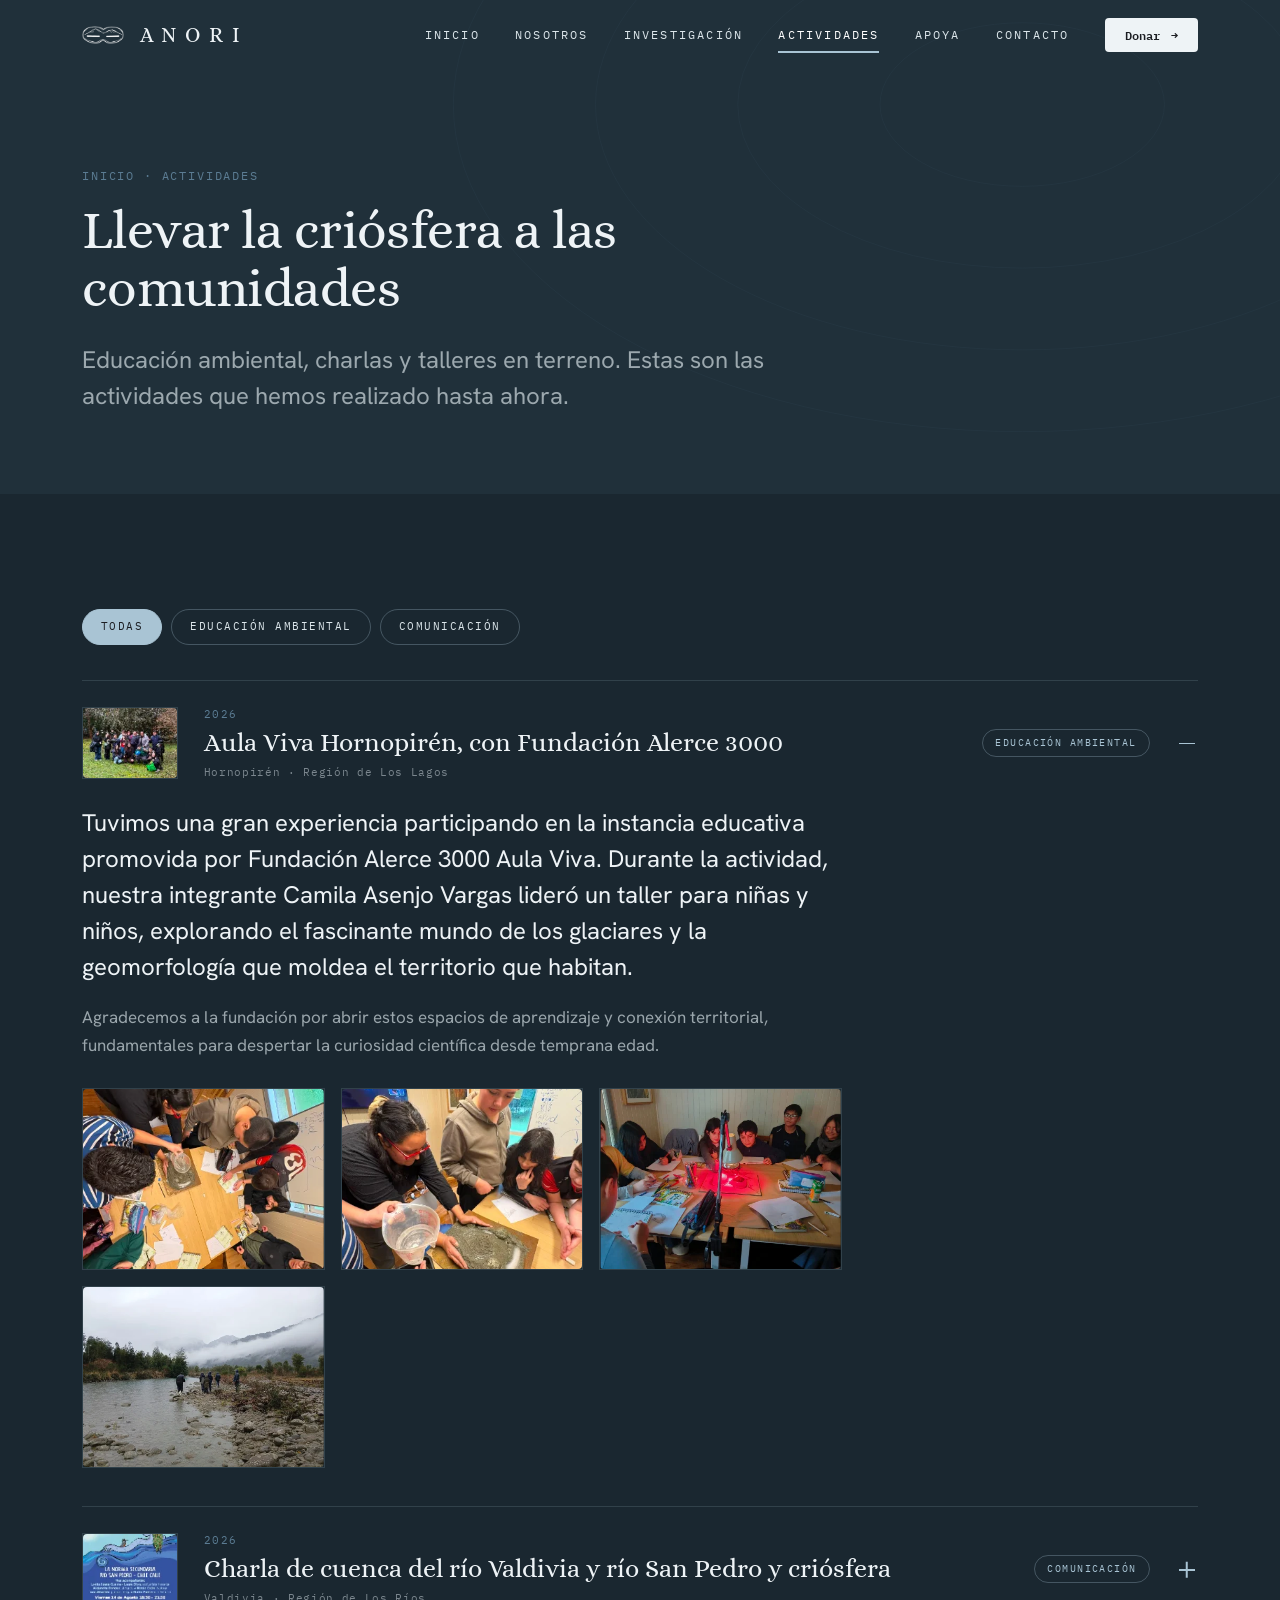
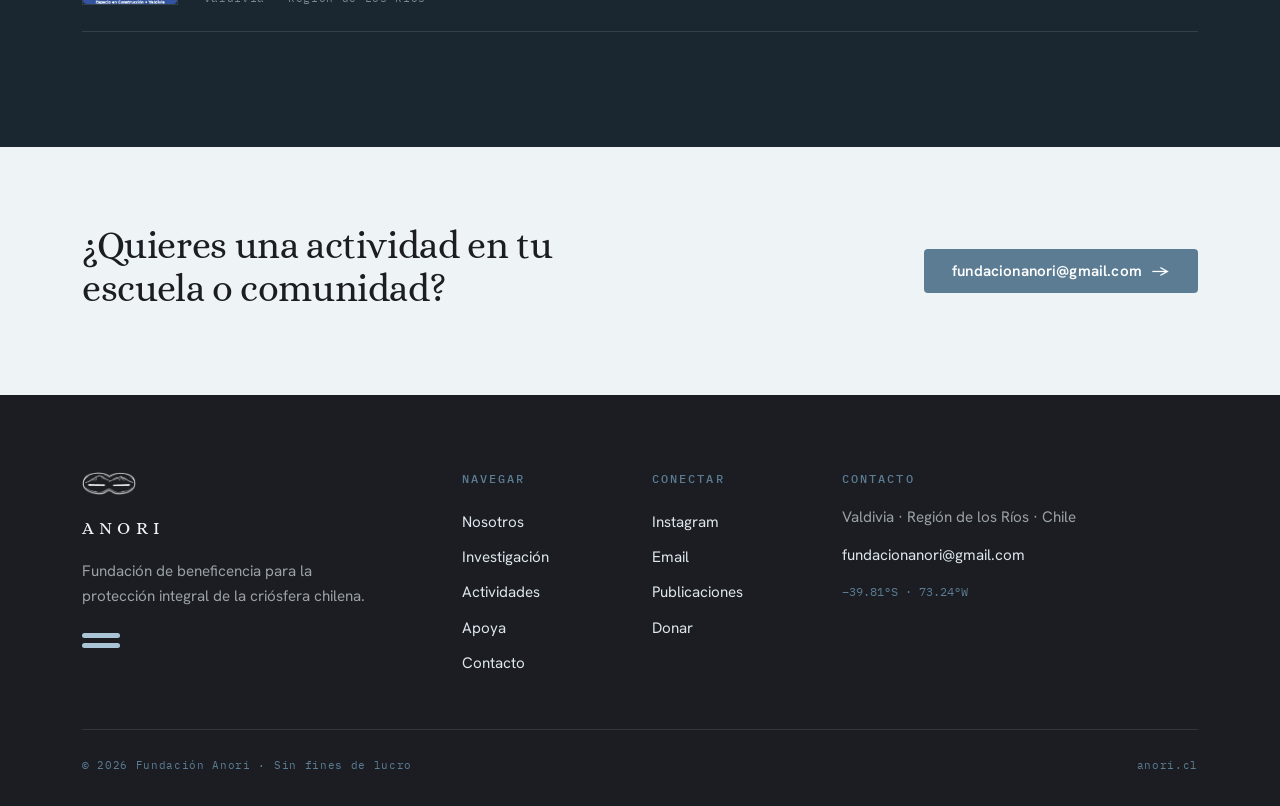
==== actividades.html @ 428db129 "Add files via upload" ====
<!DOCTYPE html>
<html lang="es">
<head>
<meta charset="UTF-8">
<meta name="viewport" content="width=device-width, initial-scale=1.0">
<title>Actividades · Fundación Anori</title>
<meta name="description" content="Talleres, charlas y educación ambiental de la Fundación Anori. Aula Viva en Hornopirén con Fundación Alerce 3000 y charla de cueca, San Pedro y criósfera en Valdivia.">
<link rel="icon" href="assets/iso-black.png">
<link href="https://cdn.jsdelivr.net/npm/bootstrap@5.3.3/dist/css/bootstrap.min.css" rel="stylesheet" integrity="sha384-QWTKZyjpPEjISv5WaRU9OFeRpok6YctnYmDr5pNlyT2bRjXh0JMhjY6hW+ALEwIH" crossorigin="anonymous">
<link href="https://fonts.googleapis.com/css2?family=Alice&family=Hanken+Grotesk:ital,wght@0,300;0,400;0,500;0,600;0,700;1,400&family=IBM+Plex+Mono:wght@400;500;600&display=swap" rel="stylesheet">
<link href="css/anori-site.css?v=9" rel="stylesheet">
</head>
<body>

<!-- NAV -->
<div class="nav-backdrop"></div>
<nav class="navbar-anori fixed-top scrolled" data-screen-label="Navegación">
  <div class="container d-flex align-items-center justify-content-between">
    <a class="navbar-brand-anori" href="index.html" aria-label="Fundación Anori, inicio">
      <img src="assets/iso-white.png" alt="Anori"><span class="wm">ANORI</span>
    </a>
    <div class="nav-anori">
      <a href="index.html">Inicio</a>
      <a href="nosotros.html">Nosotros</a>
      <a href="investigacion.html">Investigación</a>
      <a href="actividades.html" class="active">Actividades</a>
      <a href="apoya.html">Apoya</a>
      <a href="contacto.html">Contacto</a>
      <a href="apoya.html" class="btn-anori btn-ice" style="padding:.6rem 1.2rem;">Donar <span class="arr">→</span></a>
    </div>
    <button class="nav-toggle" aria-label="Abrir menú"><i></i><i></i></button>
  </div>
</nav>

<!-- INNER HERO -->
<header class="inner-hero bg-noche" data-screen-label="Actividades · cabecera">
  <div class="contours" style="opacity:.6;">
    <svg viewBox="0 0 1440 600" preserveAspectRatio="xMidYMid slice">
      <g fill="none" stroke="#5B7C93" stroke-width="1" opacity="0.13">
        <ellipse cx="1150" cy="140" rx="160" ry="92"/><ellipse cx="1150" cy="140" rx="320" ry="184"/>
        <ellipse cx="1150" cy="140" rx="480" ry="276"/><ellipse cx="1150" cy="140" rx="640" ry="368"/>
      </g>
    </svg>
  </div>
  <div class="container">
    <p class="breadcrumb-anori reveal"><a href="index.html">Inicio</a> · Actividades</p>
    <h1 class="title-xl mt-3 mb-0 reveal" data-d="1" style="max-width:18ch;">Llevar la criósfera a las comunidades</h1>
    <p class="lead-anori muted-ice mt-4 reveal maxw-60" data-d="2">
      Educación ambiental, charlas y talleres en terreno. Estas son las actividades que hemos realizado hasta ahora.
    </p>
  </div>
</header>

<!-- ENTRADAS -->
<section class="section bg-noche-2" data-screen-label="Entradas">
  <div class="container">
    <div class="tag-filter" role="group" aria-label="Filtrar actividades por tipo">
      <button type="button" class="tag-chip active" data-filter="all">Todas</button>
      <button type="button" class="tag-chip" data-filter="Educación ambiental">Educación ambiental</button>
      <button type="button" class="tag-chip" data-filter="Comunicación">Comunicación</button>
    </div>
    <div class="entries" data-entries>
      <details class="entry" data-tag="Educación ambiental" data-screen-label="Aula Viva Hornopirén" open>
        <summary class="entry__head">
          <span class="entry__thumb"><image-slot id="horno-1" src="assets/photos/horno-1.webp" shape="rounded" radius="4" placeholder="Portada"></image-slot></span>
          <span class="entry__meta">
            <span class="entry__date">2026</span>
            <span class="entry__t">Aula Viva Hornopirén, con Fundación Alerce 3000</span>
            <span class="entry__place">Hornopirén · Región de Los Lagos</span>
          </span>
          <span class="entry__tag">Educación ambiental</span>
          <span class="entry__chev" aria-hidden="true"></span>
        </summary>
        <div class="entry__body">
          <p class="lead-anori">
            Tuvimos una gran experiencia participando en la instancia educativa promovida por Fundación Alerce 3000 Aula Viva. Durante la actividad, nuestra integrante Camila Asenjo Vargas lideró un taller para niñas y niños, explorando el fascinante mundo de los glaciares y la geomorfología que moldea el territorio que habitan.
          </p>
          <p class="muted-ice">
            Agradecemos a la fundación por abrir estos espacios de aprendizaje y conexión territorial, fundamentales para despertar la curiosidad científica desde temprana edad.
          </p>
          <div class="entry__gallery">
            <image-slot id="horno-2" src="assets/photos/horno-2.webp" shape="rounded" radius="4" placeholder="Foto del taller"></image-slot>
            <image-slot id="horno-3" src="assets/photos/horno-3.webp" shape="rounded" radius="4" placeholder="Niñas y niños trabajando"></image-slot>
            <image-slot id="horno-4" src="assets/photos/horno-4.webp" shape="rounded" radius="4" placeholder="Territorio"></image-slot>
            <image-slot id="horno-5" src="assets/photos/horno-5.webp" shape="rounded" radius="4" placeholder="Foto"></image-slot>
          </div>
        </div>
      </details>

      <details class="entry" data-tag="Comunicación" data-screen-label="Charla Valdivia">
        <summary class="entry__head">
          <span class="entry__thumb"><image-slot id="valdi-1" src="assets/photos/valdi-1.webp" shape="rounded" radius="4" placeholder="Portada"></image-slot></span>
          <span class="entry__meta">
            <span class="entry__date">2026</span>
            <span class="entry__t">Charla de cuenca del río Valdivia y río San Pedro y criósfera</span>
            <span class="entry__place">Valdivia · Región de Los Ríos</span>
          </span>
          <span class="entry__tag">Comunicación</span>
          <span class="entry__chev" aria-hidden="true"></span>
        </summary>
        <div class="entry__body">
          <p class="lead-anori">
            Charla abierta en Valdivia para el bloque ambiental, donde la criósfera se cuenta desde la cultura local.
          </p>
          <p class="muted-ice">
            Como regalo dejamos un mapa hidrográfico de la cuenca, disponible para descargar.
          </p>
          <a href="https://drive.google.com/file/d/1uSYNrDnhmtU7pxS_xU1W6p5PsiFPlmsj/view?usp=drive_link" target="_blank" rel="noopener" class="btn-anori btn-outline-ice">Descargar el mapa hidrográfico <span class="arr">→</span></a>
          <div class="entry__gallery">
            <image-slot id="valdi-2" src="assets/photos/valdi-2.webp" shape="rounded" radius="4" placeholder="Público asistente"></image-slot>
          </div>
        </div>
      </details>
    </div>
  </div>
</section>

<!-- CONTACTO -->
<section class="section--tight bg-hielo" data-screen-label="Contacto">
  <div class="container">
    <div class="row gx-5 gy-3 align-items-center">
      <div class="col-lg-7">
        <h2 class="title-lg reveal" style="max-width:24ch;">¿Quieres una actividad en tu escuela o comunidad?</h2>
      </div>
      <div class="col-lg-5 text-lg-end">
        <a href="mailto:fundacionanori@gmail.com" class="btn-anori btn-steel reveal" data-d="1" style="color:#fff;">fundacionanori@gmail.com <span class="arr">→</span></a>
      </div>
    </div>
  </div>
</section>


<!-- FOOTER -->
<footer class="footer" data-screen-label="Footer">
  <div class="container">
    <div class="row gy-5">
      <div class="col-lg-4 footer__brand">
        <img src="assets/iso-white.png" alt="Anori">
        <p class="serif" style="font-size:1.15rem; letter-spacing:.3em; color:var(--hielo); margin-bottom:1rem;">ANORI</p>
        <p class="muted-ice" style="max-width:34ch; font-size:.95rem;">Fundación de beneficencia para la protección integral de la criósfera chilena.</p>
        <div class="slits slits--sm mt-4"><i></i><i></i></div>
      </div>
      <div class="col-6 col-lg-2 footer__col"><h5>Navegar</h5>
        <a href="nosotros.html">Nosotros</a><a href="investigacion.html">Investigación</a><a href="actividades.html">Actividades</a><a href="apoya.html">Apoya</a><a href="contacto.html">Contacto</a>
      </div>
      <div class="col-6 col-lg-2 footer__col"><h5>Conectar</h5>
        <a href="https://instagram.com/anori.cl" target="_blank" rel="noopener">Instagram</a><a href="contacto.html">Email</a><a href="investigacion.html">Publicaciones</a><a href="apoya.html">Donar</a>
      </div>
      <div class="col-lg-4 footer__col"><h5>Contacto</h5>
        <p class="muted-ice mb-2" style="font-size:.95rem;">Valdivia · Región de los Ríos · Chile</p>
        <p class="mb-2"><a href="mailto:fundacionanori@gmail.com">fundacionanori@gmail.com</a></p>
        <p class="mono text-acero mb-0" style="font-size:.78rem;">−39.81°S · 73.24°W</p>
      </div>
    </div>
    <div class="footer__bottom">
      <span>© <span data-year>2026</span> Fundación Anori · Sin fines de lucro</span>
      <span>anori.cl</span>
    </div>
  </div>
</footer>

<script src="https://cdn.jsdelivr.net/npm/bootstrap@5.3.3/dist/js/bootstrap.bundle.min.js" integrity="sha384-YvpcrYf0tY3lHB60NNkmXc5s9fDVZLESaAA55NDzOxhy9GkcIdslK1eN7N6jIeHz" crossorigin="anonymous"></script>
<script src="image-slot.js"></script>
<script src="js/site.js?v=11"></script>
</body>
</html>
---- css/anori-site.css ----
/* =================================================================
   FUNDACIÓN ANORI — Sitio web
   Capa de marca sobre Bootstrap 5.3
   Paleta criósfera · Alice / Hanken Grotesk / IBM Plex Mono
   ================================================================= */

:root{
  /* —— Paleta criósfera —— */
  --carbon:  #1B1D22;   /* Carbón volcánico */
  --noche:   #20303A;   /* Noche glaciar    */
  --noche-2: #1A2730;   /* Noche más profunda */
  --acero:   #5B7C93;   /* Azul acero       */
  --glaciar: #A9C4D4;   /* Hielo glaciar    */
  --niebla:  #DCE6EB;   /* Niebla           */
  --hielo:   #EEF3F6;   /* Hielo / fondo    */
  --blanco:  #FFFFFF;

  /* —— Tipografía —— */
  --serif: 'Alice', Georgia, 'Times New Roman', serif;
  --sans:  'Hanken Grotesk', system-ui, -apple-system, sans-serif;
  --mono:  'IBM Plex Mono', ui-monospace, monospace;

  /* —— Bootstrap overrides —— */
  --bs-body-font-family: var(--sans);
  --bs-body-color: var(--hielo);
  --bs-body-bg: var(--noche);
  --bs-border-color: rgba(169,196,212,.16);
  --bs-emphasis-color: var(--blanco);
}

*{ box-sizing: border-box; }

html{ scroll-behavior: smooth; }

body{
  font-family: var(--sans);
  background: var(--noche);
  color: var(--hielo);
  font-size: 17px;
  line-height: 1.65;
  -webkit-font-smoothing: antialiased;
  text-rendering: optimizeLegibility;
  overflow-x: hidden;
}

::selection{ background: var(--acero); color: var(--blanco); }

a{ color: var(--glaciar); text-decoration: none; transition: color .2s ease; }
a:hover{ color: var(--blanco); }

img{ max-width: 100%; }

h1,h2,h3,h4{ font-family: var(--serif); font-weight: 400; letter-spacing: -.01em; }

/* ===================== TIPOGRAFÍA DE MARCA ===================== */
.kicker{
  font-family: var(--mono);
  font-size: .72rem;
  letter-spacing: .34em;
  text-transform: uppercase;
  color: var(--acero);
  margin: 0;
  display: inline-block;
}
.kicker--glaciar{ color: var(--glaciar); }

.mono{ font-family: var(--mono); }
.serif{ font-family: var(--serif); }

.display-anori{
  font-family: var(--serif);
  font-size: clamp(2.7rem, 6.4vw, 5.4rem);
  line-height: 1.04;
}
.title-xl{ font-family: var(--serif); font-size: clamp(2.1rem, 4.2vw, 3.4rem); line-height: 1.08; }
.title-lg{ font-family: var(--serif); font-size: clamp(1.7rem, 3vw, 2.4rem); line-height: 1.12; }
.lead-anori{ font-size: clamp(1.18rem, 1.9vw, 1.5rem); line-height: 1.5; font-weight: 400; }
.text-acero{ color: var(--acero) !important; }
.text-glaciar{ color: var(--glaciar) !important; }
.text-niebla{ color: var(--niebla) !important; }
.muted-ice{ color: rgba(220,230,235,.66); }
em, .em{ font-style: italic; font-family: var(--serif); }
strong{ font-weight: 600; color: var(--blanco); }

/* ===================== FONDOS DE SECCIÓN ===================== */
.bg-noche{ background: var(--noche); color: var(--hielo); }
.bg-noche-2{ background: var(--noche-2); color: var(--hielo); }
.bg-carbon{ background: var(--carbon); color: var(--hielo); }
.bg-acero{ background: var(--acero); color: var(--blanco); }
.bg-hielo{ background: var(--hielo); color: var(--carbon); }
.bg-hielo strong, .bg-hielo .text-dark-anori{ color: var(--carbon); }
.bg-hielo .kicker{ color: var(--acero); }
.bg-hielo a{ color: var(--acero); }
.bg-hielo a:hover{ color: var(--carbon); }

.section{ padding: clamp(4.5rem, 9vw, 8rem) 0; position: relative; }
.section--tight{ padding: clamp(3.2rem, 6vw, 5rem) 0; }

/* —— Dispositivo gráfico: la ranura del lente —— */
.slits{ display:flex; flex-direction:column; gap:7px; width:54px; }
.slits i{ display:block; height:7px; border-radius:4px; background: var(--glaciar); }
.slits--sm{ width:38px; gap:5px; }
.slits--sm i{ height:5px; }
.bg-hielo .slits i{ background: var(--acero); }

/* —— Curva de nivel decorativa —— */
.contours{ position:absolute; inset:0; pointer-events:none; overflow:hidden; z-index:0; }
.contours svg{ width:100%; height:100%; }
.section > .container, .section > .container-fluid{ position:relative; z-index:1; }

/* ===================== NAVBAR ===================== */
.navbar-anori{
  background: rgba(27,29,34,.0);
  transition: background .35s ease, border-color .35s ease, padding .35s ease;
  padding: 1.15rem 0;
  border-bottom: 1px solid transparent;
}
.navbar-anori.scrolled{
  background: rgba(20,24,30,.86);
  backdrop-filter: blur(14px);
  -webkit-backdrop-filter: blur(14px);
  border-bottom: 1px solid rgba(169,196,212,.14);
  padding: .7rem 0;
}
.navbar-brand-anori{ display:flex; align-items:center; gap:13px; }
.navbar-brand-anori img{ width:42px; height:auto; transition: width .35s ease; }
.navbar-anori.scrolled .navbar-brand-anori img{ width:34px; }
.navbar-brand-anori .wm{
  font-family: var(--serif);
  font-size: 1.32rem;
  letter-spacing: .42em;
  color: var(--hielo);
  padding-left: .12em;
  line-height: 1;
}
.nav-anori{ display:flex; align-items:center; gap:2.2rem; }
.nav-anori a{
  font-family: var(--mono);
  font-size: .76rem;
  letter-spacing: .18em;
  text-transform: uppercase;
  color: var(--niebla);
  position: relative;
  padding: .35rem 0;
}
.nav-anori a::after{
  content:""; position:absolute; left:0; bottom:-2px; height:1.5px; width:0;
  background: var(--glaciar); transition: width .25s ease;
}
.nav-anori a:hover{ color: var(--blanco); }
.nav-anori a:hover::after, .nav-anori a.active::after{ width:100%; }
.nav-anori a.active{ color: var(--blanco); }
/* botón dentro del nav: no heredar el color claro de los enlaces */
.nav-anori a.btn-anori{ text-transform:none; letter-spacing:.01em; }
.nav-anori a.btn-anori.btn-ice{ color: var(--carbon); }
.nav-anori a.btn-anori.btn-ice::after{ display:none; }

/* hamburguesa = ranura del lente */
.nav-toggle{
  display:none; background:none; border:0; cursor:pointer; padding:8px; gap:6px;
  flex-direction:column; width:44px; align-items:stretch;
}
.nav-toggle i{ display:block; height:4px; border-radius:3px; background: var(--glaciar); transition:.3s; }
.nav-toggle.open i:nth-child(1){ transform: translateY(10px) rotate(7deg); }
.nav-toggle.open i:nth-child(2){ transform: translateY(0) rotate(-7deg); }

@media (max-width: 991px){
  .nav-toggle{ display:flex; position:relative; z-index:1060; min-height:44px; justify-content:center; }
  body.nav-open .navbar-anori{ z-index:1060; }
  body.nav-open .navbar-anori.scrolled{ backdrop-filter:none; }
  body.nav-open{ overflow:hidden; }
  .nav-anori{
    position: fixed; inset: 0 0 0 auto; width: min(86vw, 360px);
    flex-direction: column; align-items:stretch; justify-content:flex-start;
    padding-top: 6.5rem; overflow-y:auto; overscroll-behavior:contain; gap:.25rem;
    gap: 1.8rem; padding: 3rem 2.4rem;
    background: var(--carbon);
    transform: translateX(100%); transition: transform .4s cubic-bezier(.4,0,.1,1);
    z-index: 1050; box-shadow: -30px 0 60px rgba(0,0,0,.4);
  }
  .nav-anori.open{ transform: translateX(0); }
  .nav-anori a{ font-size: 1.02rem; padding:.95rem 0; min-height:48px; display:flex; align-items:center; }
  .nav-anori a.btn-anori{ justify-content:center; margin-top:1.2rem; padding:1rem 1.4rem; }
  .nav-anori a::after{ display:none; }
  .nav-backdrop{
    position: fixed; inset:0; background: rgba(10,14,18,.6); backdrop-filter: blur(2px);
    opacity:0; pointer-events:none; transition:.35s; z-index:1040;
  }
  .nav-backdrop.show{ opacity:1; pointer-events:auto; }
}

/* ===================== BOTONES ===================== */
.btn-anori{
  --bs-btn-padding-y:.85rem; --bs-btn-padding-x:1.7rem;
  display:inline-flex; align-items:center; gap:.65rem;
  font-family: var(--sans); font-weight:600; font-size:.95rem;
  letter-spacing:.01em; border-radius:4px; border:1.5px solid transparent;
  transition: all .22s ease; cursor:pointer; text-decoration:none;
  padding:.85rem 1.7rem; line-height:1; white-space:nowrap;
}
.btn-anori .arr{ transition: transform .22s ease; }
.btn-anori:hover .arr{ transform: translateX(4px); }

.btn-ice{ background: var(--hielo); color: var(--carbon); }
.btn-ice:hover{ background: var(--blanco); color: var(--carbon); }
.btn-outline-ice{ background: transparent; color: var(--hielo); border-color: rgba(169,196,212,.42); }
.btn-outline-ice:hover{ border-color: var(--glaciar); color: var(--blanco); background: rgba(169,196,212,.08); }
.btn-steel{ background: var(--acero); color: var(--blanco); }
.btn-steel:hover{ background:#6f8fa6; color: var(--blanco); }
.btn-carbon{ background: var(--carbon); color: var(--hielo); }
.btn-carbon:hover{ background:#000; color: var(--hielo); }
.bg-hielo .btn-outline-ice{ color: var(--carbon); border-color: rgba(91,124,147,.4); }
.bg-hielo .btn-outline-ice:hover{ border-color: var(--acero); color: var(--carbon); background: rgba(91,124,147,.08); }

.link-arrow{ font-family:var(--mono); font-size:.78rem; letter-spacing:.16em; text-transform:uppercase; display:inline-flex; align-items:center; gap:.5rem; }
.link-arrow .arr{ transition: transform .22s ease; }
.link-arrow:hover .arr{ transform: translateX(4px); }

/* ===================== HERO ===================== */
.hero{ position:relative; min-height: 100svh; display:flex; align-items:center; overflow:hidden; }
.hero > .container{ position:relative; z-index:2; pointer-events:none; }
.hero > .container a, .hero > .container button, .hero > .container h1, .hero > .container p{ pointer-events:auto; }
.hero__bg{ position:absolute; inset:0; z-index:0; }
.hero__photo{
  position:absolute; inset:0;
  background: var(--noche-2);
  background-image:
    radial-gradient(120% 90% at 70% 10%, rgba(91,124,147,.28), transparent 60%),
    repeating-linear-gradient(135deg, transparent 0 13px, rgba(169,196,212,.05) 13px 26px);
}
.hero-slot{ position:absolute; inset:0 0 0 auto; width:48%; height:100%;
  background-image: radial-gradient(120% 90% at 70% 10%, rgba(91,124,147,.30), transparent 60%),
    repeating-linear-gradient(135deg, transparent 0 13px, rgba(169,196,212,.05) 13px 26px); }
@media (max-width: 768px){ .hero-slot{ width:100%; opacity:.5; } }
.hero__overlay{ position:absolute; inset:0; pointer-events:none; background: linear-gradient(180deg, rgba(20,30,40,.55), rgba(20,30,40,.82)); }
.hero__scroll{
  position:absolute; left:50%; bottom:28px; transform:translateX(-50%);
  font-family:var(--mono); font-size:.66rem; letter-spacing:.3em; text-transform:uppercase;
  color: var(--acero); display:flex; flex-direction:column; align-items:center; gap:10px; z-index:2;
}
.hero__scroll .bar{ width:1px; height:42px; background:linear-gradient(var(--acero),transparent); animation: scrolldrop 1.8s ease-in-out infinite; }
@keyframes scrolldrop{ 0%{ transform:scaleY(0); transform-origin:top; } 45%{ transform:scaleY(1); transform-origin:top; } 55%{ transform:scaleY(1); transform-origin:bottom; } 100%{ transform:scaleY(0); transform-origin:bottom; } }

/* variante toggle (preview) */
.hero-switch{
  position: fixed; right: 18px; bottom: 18px; z-index: 1200;
  display:flex; align-items:center; gap:0; background: rgba(27,29,34,.9);
  border:1px solid rgba(169,196,212,.22); border-radius:40px; padding:5px;
  backdrop-filter: blur(10px); box-shadow:0 10px 30px rgba(0,0,0,.35);
  font-family:var(--mono);
}
.hero-switch span.lbl{ font-size:.6rem; letter-spacing:.18em; color:var(--acero); padding:0 10px 0 12px; text-transform:uppercase; }
.hero-switch button{
  border:0; background:transparent; color:var(--niebla); cursor:pointer;
  font-family:var(--mono); font-size:.72rem; letter-spacing:.1em;
  padding:7px 14px; border-radius:30px; transition:.2s;
}
.hero-switch button.active{ background: var(--acero); color:#fff; }

/* ===================== STAT / DATOS ===================== */
.stat-num{ font-family: var(--serif); font-size: clamp(3.4rem, 8vw, 6.5rem); line-height:.9; letter-spacing:-.03em; }
.stat-card{ border-top:1px solid rgba(169,196,212,.2); padding-top:1.4rem; }
.bg-hielo .stat-card{ border-top-color: var(--niebla); }
.stat-label{ font-family:var(--mono); font-size:.78rem; letter-spacing:.06em; line-height:1.5; }

/* ===================== TARJETAS ===================== */
.card-anori{
  background: rgba(169,196,212,.04);
  border:1px solid rgba(169,196,212,.14);
  border-radius:6px; padding:2rem;
  transition: border-color .25s ease, transform .25s ease, background .25s ease;
  height:100%;
}
.card-anori:hover{ border-color: rgba(169,196,212,.4); transform: translateY(-4px); background: rgba(169,196,212,.07); }
.card-anori .idx{ font-family:var(--mono); font-size:.8rem; color:var(--acero); letter-spacing:.1em; }
.card-anori h3{ font-size:1.45rem; margin:.6rem 0 .5rem; }
.bg-hielo .card-anori{ background:#fff; border-color: var(--niebla); }
.bg-hielo .card-anori:hover{ border-color: var(--acero); }

/* lista de pilares (numeradas) */
.pillars{ list-style:none; margin:0; padding:0; }
.pillars li{ display:grid; grid-template-columns:64px 1fr; gap:1.5rem; padding:2rem 0; border-top:1px solid rgba(169,196,212,.18); align-items:start; }
.pillars li:last-child{ border-bottom:1px solid rgba(169,196,212,.18); }
.pillars .n{ font-family:var(--mono); font-size:.9rem; color:var(--acero); padding-top:.4rem; }
.pillars h3{ font-size:1.55rem; margin:0 0 .4rem; }
.pillars p{ margin:0; color: rgba(220,230,235,.7); }
.bg-hielo .pillars li{ border-top-color: var(--niebla); }
.bg-hielo .pillars p{ color:#42525c; }

/* tabla de specs (enfoque, voz) */
.spec-list{ width:100%; border-collapse:collapse; }
.spec-list th, .spec-list td{ text-align:left; padding:1rem 0; border-top:1px solid rgba(169,196,212,.16); vertical-align:top; }
.spec-list th{ font-family:var(--mono); font-weight:500; font-size:.74rem; letter-spacing:.12em; text-transform:uppercase; color:var(--glaciar); width:34%; padding-right:1rem; }
.spec-list td{ color: rgba(220,230,235,.78); }
.bg-hielo .spec-list th, .bg-hielo .spec-list td{ border-top-color: var(--niebla); }
.bg-hielo .spec-list th{ color: var(--acero); }
.bg-hielo .spec-list td{ color:#42525c; }

/* placeholder de imagen */
.ph{
  background-color: var(--noche-2);
  background-image: repeating-linear-gradient(135deg, transparent 0 13px, rgba(169,196,212,.09) 13px 26px);
  display:flex; align-items:center; justify-content:center; text-align:center;
  color: var(--acero); font-family:var(--mono); font-size:.72rem; letter-spacing:.14em; text-transform:uppercase;
  border:1px dashed rgba(169,196,212,.3); border-radius:6px; overflow:hidden; position:relative;
}
.bg-hielo .ph{ background-color: var(--niebla); color:var(--acero); background-image: repeating-linear-gradient(135deg, transparent 0 13px, rgba(91,124,147,.13) 13px 26px); border-color: rgba(91,124,147,.4); }

/* publicaciones */
.pub-row{ display:grid; grid-template-columns: 110px 1fr auto; gap:1.6rem; align-items:center; padding:1.7rem 0; border-top:1px solid rgba(169,196,212,.16); transition:.2s; }
.pub-row:last-child{ border-bottom:1px solid rgba(169,196,212,.16); }
.pub-row:hover{ background: rgba(169,196,212,.04); }
.pub-row .yr{ font-family:var(--mono); font-size:.85rem; color:var(--acero); }
.pub-row .tt{ font-family:var(--serif); font-size:1.3rem; }
.pub-row .tag{ font-family:var(--mono); font-size:.66rem; letter-spacing:.14em; text-transform:uppercase; color:var(--glaciar); border:1px solid rgba(169,196,212,.3); padding:.3rem .7rem; border-radius:30px; white-space:nowrap; }
@media(max-width:640px){ .pub-row{ grid-template-columns:1fr; gap:.5rem; } }

/* ===================== NOTICIAS ===================== */
.news-card{ display:flex; flex-direction:column; height:100%; }
.news-img{ display:block !important; width:100%; aspect-ratio:4/3; margin-bottom:1.2rem; border:1px solid rgba(169,196,212,.16); }
.news-meta{ display:flex; align-items:center; gap:.8rem; margin-bottom:.6rem; }
.news-date{ font-family:var(--mono); font-size:.72rem; letter-spacing:.08em; color:var(--acero); }
.news-tag{ font-family:var(--mono); font-size:.62rem; letter-spacing:.14em; text-transform:uppercase; color:var(--glaciar); border:1px solid rgba(169,196,212,.3); padding:.18rem .6rem; border-radius:30px; }
.news-title{ font-size:1.35rem; line-height:1.18; margin:0 0 .6rem; }
.news-excerpt{ font-size:.96rem; margin-bottom:1rem; flex:1; }
.bg-hielo .news-tag{ color:var(--acero); border-color:rgba(91,124,147,.35); }
.bg-hielo .news-date{ color:var(--acero); }

/* banda de fotografía */
.photo-band{ display:block !important; width:100%; aspect-ratio:21/9; border:1px solid rgba(169,196,212,.16); }
@media(max-width:768px){ .photo-band{ aspect-ratio:16/9; } }

/* ===================== FORMULARIOS ===================== */
.form-anori .form-control, .form-anori .form-select{
  background: rgba(169,196,212,.05); border:1px solid rgba(169,196,212,.2);
  color: var(--hielo); border-radius:4px; padding:.85rem 1rem; font-family:var(--sans);
}
.form-anori .form-control::placeholder{ color: rgba(169,196,212,.5); }
.form-anori .form-control:focus, .form-anori .form-select:focus{
  background: rgba(169,196,212,.09); border-color: var(--acero); box-shadow:0 0 0 3px rgba(91,124,147,.2); color:var(--hielo);
}
.form-anori label{ font-family:var(--mono); font-size:.7rem; letter-spacing:.14em; text-transform:uppercase; color:var(--glaciar); margin-bottom:.5rem; display:block; }

/* selector de montos de aporte */
.amount-opt{ display:block; cursor:pointer; margin:0; }
.amount-box{
  display:flex; align-items:center; justify-content:center; text-align:center;
  font-family:var(--mono); font-size:.95rem; padding:.95rem .5rem;
  border:1.5px solid rgba(169,196,212,.25); border-radius:5px; color:var(--niebla);
  transition: all .2s ease;
}
.amount-opt:hover .amount-box{ border-color: var(--glaciar); color:var(--blanco); }
.amount-opt input:checked + .amount-box{ background: var(--glaciar); border-color: var(--glaciar); color: var(--carbon); font-weight:500; }
.amount-opt input:focus-visible + .amount-box{ box-shadow:0 0 0 3px rgba(91,124,147,.35); }

/* newsletter inline */
.newsletter-form{ display:flex; gap:.7rem; max-width:480px; flex-wrap:wrap; }
.newsletter-form input{ flex:1; min-width:220px; background:rgba(255,255,255,.06); border:1px solid rgba(169,196,212,.28); color:var(--hielo); border-radius:4px; padding:.85rem 1.1rem; font-family:var(--sans); }
.newsletter-form input::placeholder{ color:rgba(169,196,212,.55); }
.newsletter-form input:focus{ outline:none; border-color:var(--glaciar); }

/* ===================== MAPA ===================== */
.map-wrap{ display:grid; grid-template-columns: 1.15fr .85fr; gap: 2.5rem; align-items:stretch; }
@media(max-width: 900px){ .map-wrap{ grid-template-columns:1fr; } }
.map-stage{
  position:relative; background: var(--noche-2); border:1px solid rgba(169,196,212,.16);
  border-radius:8px; overflow:hidden; min-height:600px; padding:1rem;
}
.map-stage svg{ display:block; width:100%; height:100%; }
.map-stage .grat line{ stroke:#5B7C93; stroke-width:.5; opacity:.22; }
.map-stage .grat-lbl text{ fill:#5B7C93; opacity:.7; font-family:var(--mono); font-size:8px; letter-spacing:.5px; }
.map-stage .chile{ fill:rgba(169,196,212,.07); stroke:#A9C4D4; stroke-width:1.1; stroke-opacity:.6; stroke-linejoin:round; }
.map-pin{ cursor:pointer; }
.map-pin .hit{ fill:transparent; pointer-events:all; }
.map-pin:focus{ outline:none; }
.map-pin:focus-visible .dot{ stroke:var(--hielo); stroke-width:1; paint-order:stroke; }
.map-pin .dot{ fill:var(--glaciar); transition:.2s; }
.map-pin .ring{ fill:none; stroke:var(--glaciar); stroke-width:1.2; opacity:.45; transition:.25s; transform-box:fill-box; transform-origin:center; }
.map-pin.collab .dot{ fill:var(--acero); }
.map-pin.collab .ring{ stroke:var(--acero); }
.map-pin:hover .dot, .map-pin.active .dot{ transform-box:fill-box; transform-origin:center; transform:scale(1.3); }
.map-pin:hover .ring, .map-pin.active .ring{ opacity:.9; }
.map-pin.active .ring{ animation: pinpulse 1.7s ease-out infinite; }
@keyframes pinpulse{ 0%{ transform:scale(.7); opacity:.85;} 100%{ transform:scale(2); opacity:0; } }

.map-panel{ display:flex; flex-direction:column; }
.map-detail{ background: rgba(169,196,212,.05); border:1px solid rgba(169,196,212,.16); border-radius:8px; padding:2rem; flex:1; min-height:0; }
.map-detail .mtag{ font-family:var(--mono); font-size:.66rem; letter-spacing:.14em; text-transform:uppercase; padding:.3rem .7rem; border-radius:30px; display:inline-block; white-space:nowrap; }
.map-detail .mtag.accion{ color:var(--carbon); background:var(--glaciar); }
.map-detail .mtag.collab{ color:#fff; background:var(--acero); }
.map-legend{ display:flex; gap:1.6rem; margin-top:1.2rem; font-family:var(--mono); font-size:.72rem; letter-spacing:.06em; color:var(--niebla); flex-wrap:wrap; }
.map-legend .lg{ display:flex; align-items:center; gap:.5rem; }
.map-legend .sw{ width:11px; height:11px; border-radius:50%; }
.map-coords{ font-family:var(--mono); font-size:.74rem; color:var(--acero); letter-spacing:.04em; }

/* ===================== FOOTER ===================== */
.footer{ background: var(--carbon); color: var(--niebla); padding: clamp(3.5rem,6vw,5.5rem) 0 2rem; }
.footer a{ color: var(--niebla); }
.footer a:hover{ color: var(--blanco); }
.footer__brand img{ width:54px; margin-bottom:1.1rem; }
.footer__col h5{ font-family:var(--mono); font-size:.72rem; letter-spacing:.18em; text-transform:uppercase; color:var(--acero); margin-bottom:1.2rem; }
.footer__col a{ display:block; padding:.32rem 0; font-size:.95rem; }
.footer__bottom{ border-top:1px solid rgba(169,196,212,.14); margin-top:3rem; padding-top:1.6rem; display:flex; justify-content:space-between; gap:1rem; flex-wrap:wrap; font-family:var(--mono); font-size:.7rem; letter-spacing:.06em; color:var(--acero); }

/* ===================== REVEAL ===================== */
/* Solo transform — el contenido SIEMPRE es visible aunque la transición se pause */
.reveal{ transform: translateY(20px); transition: transform .7s cubic-bezier(.2,.6,.2,1); will-change: transform; }
.reveal.in{ transform: none; }
.reveal[data-d="1"]{ transition-delay:.07s; }
.reveal[data-d="2"]{ transition-delay:.14s; }
.reveal[data-d="3"]{ transition-delay:.21s; }
.reveal[data-d="4"]{ transition-delay:.28s; }
@media (prefers-reduced-motion: reduce){ .reveal{ transform:none; transition:none; } .hero__scroll .bar{ animation:none; } }

/* ===================== UTILS ===================== */
.divider-rule{ border:0; border-top:1px solid rgba(169,196,212,.16); margin:0; }
.bg-hielo .divider-rule{ border-top-color: var(--niebla); }
.eyebrow-row{ display:flex; align-items:center; gap:1rem; margin-bottom:1.4rem; }
.eyebrow-row .ln{ flex:1; height:1px; background:rgba(169,196,212,.2); }
.pre-wrap{ white-space:pre-line; }
.maxw-60{ max-width:60ch; } .maxw-52{ max-width:52ch; } .maxw-46{ max-width:46ch; }

/* cabecera de página interior (despeja el nav fijo) */
.inner-hero{ padding: clamp(8.5rem, 13vw, 11rem) 0 clamp(2.6rem, 5vw, 4rem); position:relative; overflow:hidden; }
.inner-hero .contours svg ellipse{ stroke:#5B7C93; }
.breadcrumb-anori{ font-family:var(--mono); font-size:.72rem; letter-spacing:.16em; text-transform:uppercase; color:var(--acero); }
.breadcrumb-anori a{ color:var(--acero); }
.breadcrumb-anori a:hover{ color:var(--glaciar); }

/* ===================== ¿QUÉ ES LA CRIÓSFERA? ===================== */
.cryo-lead{ border-left:2px solid var(--glaciar); padding-left:1.4rem; }
.cryo-grid{ display:grid; grid-template-columns:repeat(4,1fr); gap:1.25rem; }
@media(max-width:991px){ .cryo-grid{ grid-template-columns:repeat(2,1fr); } }
@media(max-width:560px){ .cryo-grid{ grid-template-columns:1fr; } }
.cryo-card{ background:rgba(169,196,212,.04); border:1px solid rgba(169,196,212,.14); border-radius:8px; padding:1.7rem 1.5rem; display:flex; flex-direction:column; gap:.2rem; transition:border-color .2s ease, transform .2s ease, background .2s ease; }
.cryo-card:hover{ border-color:rgba(169,196,212,.4); transform:translateY(-4px); background:rgba(169,196,212,.07); }
.cryo-icon{ width:46px; height:46px; margin-bottom:1rem; color:var(--glaciar); }
.cryo-icon svg{ width:100%; height:100%; display:block; fill:none; stroke:currentColor; stroke-width:1.4; stroke-linecap:round; stroke-linejoin:round; }
.cryo-card h3{ font-size:1.3rem; margin:0 0 .35rem; }
.cryo-card p{ margin:0; color:rgba(220,230,235,.72); font-size:.96rem; line-height:1.55; }
.cryo-term{ font-family:var(--mono); font-size:.64rem; letter-spacing:.14em; text-transform:uppercase; color:var(--acero); margin-bottom:.6rem; }

/* ===================== EQUIPO ===================== */
.team-grid{ display:grid; grid-template-columns:repeat(4,1fr); gap:1.6rem 1.4rem; }
@media(max-width:991px){ .team-grid{ grid-template-columns:repeat(2,1fr); } }
@media(max-width:480px){ .team-grid{ grid-template-columns:1fr; } }
.team-card .team-photo{ display:block !important; width:100%; height:auto !important; aspect-ratio:1/1; border:1px solid rgba(169,196,212,.16); margin-bottom:1rem; }
.team-card h3{ font-size:1.15rem; margin:0 0 .15rem; font-family:var(--serif); }
.team-card .team-role{ font-family:var(--mono); font-size:.68rem; letter-spacing:.1em; text-transform:uppercase; color:var(--acero); margin:0; }

/* ===================== MAPA · capa glaciar ===================== */
.map-stage .coast{ fill:rgba(169,196,212,.06); stroke:#A9C4D4; stroke-width:1; stroke-opacity:.65; stroke-linejoin:round; vector-effect:non-scaling-stroke; }
.map-stage .icefield{ fill:rgba(238,243,246,.5); stroke:#EEF3F6; stroke-width:.6; stroke-opacity:.5; }
.map-stage .glacier{ fill:var(--niebla); opacity:.5; }
.map-stage .map-name{ fill:var(--acero); font-family:var(--mono); font-size:6px; letter-spacing:.4px; }
.map-stage .pin-label{ fill:var(--niebla); font-family:var(--mono); font-size:6.5px; letter-spacing:.3px; opacity:0; transition:opacity .2s; pointer-events:none; }
.map-pin:hover + .pin-label, .map-pin.active + .pin-label{ opacity:.9; }


/* ===================== MAPA LEAFLET ===================== */
#map{ min-height:600px; height:100%; background:var(--noche-2); border-radius:8px; z-index:0; }
@media(max-width:900px){ #map{ min-height:420px; } }
.leaflet-container{ font-family:var(--sans); background:var(--noche-2); }
.leaflet-control-attribution{ background:rgba(27,29,34,.7) !important; color:var(--acero) !important; font-family:var(--mono); font-size:.62rem; }
.leaflet-control-attribution a{ color:var(--glaciar) !important; }
.leaflet-bar a{ background:var(--noche) !important; color:var(--hielo) !important; border-color:rgba(169,196,212,.2) !important; }
.leaflet-bar a:hover{ background:var(--acero) !important; color:#fff !important; }
.anori-tip{ background:var(--carbon); color:var(--hielo); border:1px solid rgba(169,196,212,.28); border-radius:4px; font-family:var(--mono); font-size:.7rem; letter-spacing:.06em; box-shadow:0 8px 24px rgba(0,0,0,.4); }
.anori-tip::before{ border-top-color:rgba(169,196,212,.28) !important; }

/* ===================== GALERÍA DE ACTIVIDAD ===================== */
.act-gallery{ display:grid; grid-template-columns:repeat(auto-fit,minmax(220px,1fr)); gap:1rem; }
.act-gallery image-slot{ display:block !important; width:100%; aspect-ratio:4/3; border:1px solid rgba(169,196,212,.16); border-radius:6px; }
.pub-authors{ font-family:var(--sans); font-size:.92rem; color:rgba(220,230,235,.6); margin:.35rem 0 0; }
.pub-source{ font-family:var(--mono); font-size:.74rem; letter-spacing:.04em; color:var(--acero); margin:.3rem 0 0; }


/* ===================== ENTRADAS DE ACTIVIDAD ===================== */
.entries{ border-top:1px solid rgba(169,196,212,.16); }
.entry{ border-bottom:1px solid rgba(169,196,212,.16); }
.entry__head{ display:grid; grid-template-columns:96px minmax(0,1fr) auto 22px; align-items:center; gap:1.6rem; padding:1.5rem 0; cursor:pointer; list-style:none; transition:opacity .2s ease; }
.entry__head::-webkit-details-marker{ display:none; }
.entry__head:hover{ opacity:.78; }
.entry__thumb image-slot{ display:block !important; width:96px; height:72px !important; border:1px solid rgba(169,196,212,.16); }
.entry__meta{ display:flex; flex-direction:column; gap:.3rem; }
.entry__date{ font-family:var(--mono); font-size:.7rem; letter-spacing:.14em; text-transform:uppercase; color:var(--acero); }
.entry__t{ font-family:var(--serif); font-size:clamp(1.25rem,2vw,1.6rem); line-height:1.16; color:var(--hielo); }
.entry__place{ font-family:var(--mono); font-size:.7rem; letter-spacing:.06em; color:rgba(220,230,235,.5); }
.entry__tag{ font-family:var(--mono); font-size:.64rem; letter-spacing:.14em; text-transform:uppercase; color:var(--glaciar); border:1px solid rgba(169,196,212,.3); border-radius:30px; padding:.3rem .8rem; white-space:nowrap; }
.entry__chev{ position:relative; width:22px; height:22px; }
.entry__chev::before, .entry__chev::after{ content:""; position:absolute; top:50%; left:3px; width:16px; height:1.5px; background:var(--glaciar); transition:transform .25s ease; }
.entry__chev::after{ transform:rotate(90deg); }
.entry[open] .entry__chev::after{ transform:rotate(0deg); }
.entry__body{ padding:0 0 2.4rem; max-width:76ch; }
.entry__body>p{ margin-bottom:1.1rem; }
.entry__body>p:last-of-type{ margin-bottom:0; }
.entry__gallery{ display:grid; grid-template-columns:repeat(auto-fit,minmax(180px,1fr)); gap:1rem; margin-top:1.8rem; max-width:none; }
.entry__gallery image-slot{ display:block !important; width:100%; height:auto !important; aspect-ratio:4/3; border:1px solid rgba(169,196,212,.16); }
@media(max-width:768px){
  .entry__head{ grid-template-columns:64px minmax(0,1fr) 22px; gap:1rem; }
  .entry__thumb image-slot{ width:64px; height:64px !important; }
  .entry__tag{ display:none; }
}

/* ===================== FILTRO POR ETIQUETA ===================== */
.tag-filter{ display:flex; flex-wrap:wrap; gap:.6rem; margin-bottom:2.2rem; }
.tag-chip{ font-family:var(--mono); font-size:.68rem; letter-spacing:.14em; text-transform:uppercase; color:var(--niebla); background:transparent; border:1px solid rgba(169,196,212,.3); border-radius:30px; padding:.5rem 1.1rem; cursor:pointer; transition:all .2s ease; }
.tag-chip:hover{ border-color:var(--glaciar); color:var(--blanco); }
.tag-chip.active{ background:var(--glaciar); border-color:var(--glaciar); color:var(--carbon); }

/* ===================== AJUSTES MÓVIL ===================== */
@media (max-width: 767px){
  .title-xl{ font-size:clamp(1.9rem,8vw,2.6rem); }
  .title-lg{ font-size:clamp(1.5rem,6.4vw,2rem); }
  .lead-anori{ font-size:1.02rem; }
  .section{ padding-block:3.6rem; }
  .section--tight{ padding-block:2.6rem; }
  .btn-anori{ min-height:48px; display:inline-flex; align-items:center; justify-content:center; }
  #map{ min-height:320px; }
  .spec-list th, .spec-list td{ display:block; width:100%; }
  .spec-list th{ padding-bottom:.15rem; }
  .spec-list td{ padding-top:0; padding-bottom:.9rem; }
  .pub-row{ grid-template-columns:1fr; gap:.4rem; }
  .pub-row .tag{ justify-self:start; }
  .entry__head{ padding:1.2rem 0; }
  .tag-chip{ min-height:44px; }
  .team-grid{ grid-template-columns:repeat(2,1fr) !important; gap:1.1rem !important; }
}

/* ===================== VISOR DE FOTOS ===================== */
body.lightbox-open{ overflow:hidden; }
.zoom-btn{ position:absolute; right:.6rem; bottom:.6rem; z-index:3; width:38px; height:38px; padding:0; border:1px solid rgba(169,196,212,.4); border-radius:4px; background:rgba(20,24,30,.72); backdrop-filter:blur(6px); cursor:pointer; opacity:0; transition:opacity .22s ease, background .22s ease; }
.zoom-btn span, .zoom-btn span::after{ content:""; position:absolute; }
.zoom-btn span{ top:11px; left:11px; width:11px; height:11px; border:1.5px solid var(--glaciar); border-radius:50%; }
.zoom-btn span::after{ top:9px; left:8px; width:7px; height:1.5px; background:var(--glaciar); transform:rotate(45deg); }
.zoom-btn:hover{ background:rgba(20,24,30,.92); }
*:hover > .zoom-btn, .zoom-btn:focus-visible{ opacity:1; }
@media (hover:none){ .zoom-btn{ opacity:.9; } }
.lightbox{ position:fixed; inset:0; z-index:2000; display:none; align-items:center; justify-content:center; gap:1rem; padding:clamp(1rem,4vw,3rem); background:rgba(10,14,18,.94); }
.lightbox.open{ display:flex; }
.lightbox__fig{ margin:0; max-width:min(1100px,100%); max-height:100%; display:flex; flex-direction:column; gap:.9rem; align-items:center; }
.lightbox__fig img{ max-width:100%; max-height:calc(100vh - 9rem); object-fit:contain; border:1px solid rgba(169,196,212,.2); }
.lightbox__fig figcaption{ font-family:var(--mono); font-size:.74rem; letter-spacing:.1em; text-transform:uppercase; color:var(--niebla); text-align:center; }
.lightbox__close{ position:absolute; top:1.2rem; right:1.4rem; width:48px; height:48px; font-size:1.9rem; line-height:1; color:var(--hielo); background:none; border:0; cursor:pointer; }
.lightbox__nav{ flex:0 0 auto; width:52px; height:52px; font-size:2.2rem; line-height:1; color:var(--hielo); background:rgba(255,255,255,.06); border:1px solid rgba(169,196,212,.25); border-radius:50%; cursor:pointer; transition:background .2s ease; }
.lightbox__nav:hover{ background:rgba(255,255,255,.14); }
@media (max-width:600px){ .lightbox{ gap:.3rem; padding:1rem .5rem; } .lightbox__nav{ width:44px; height:44px; font-size:1.7rem; } }
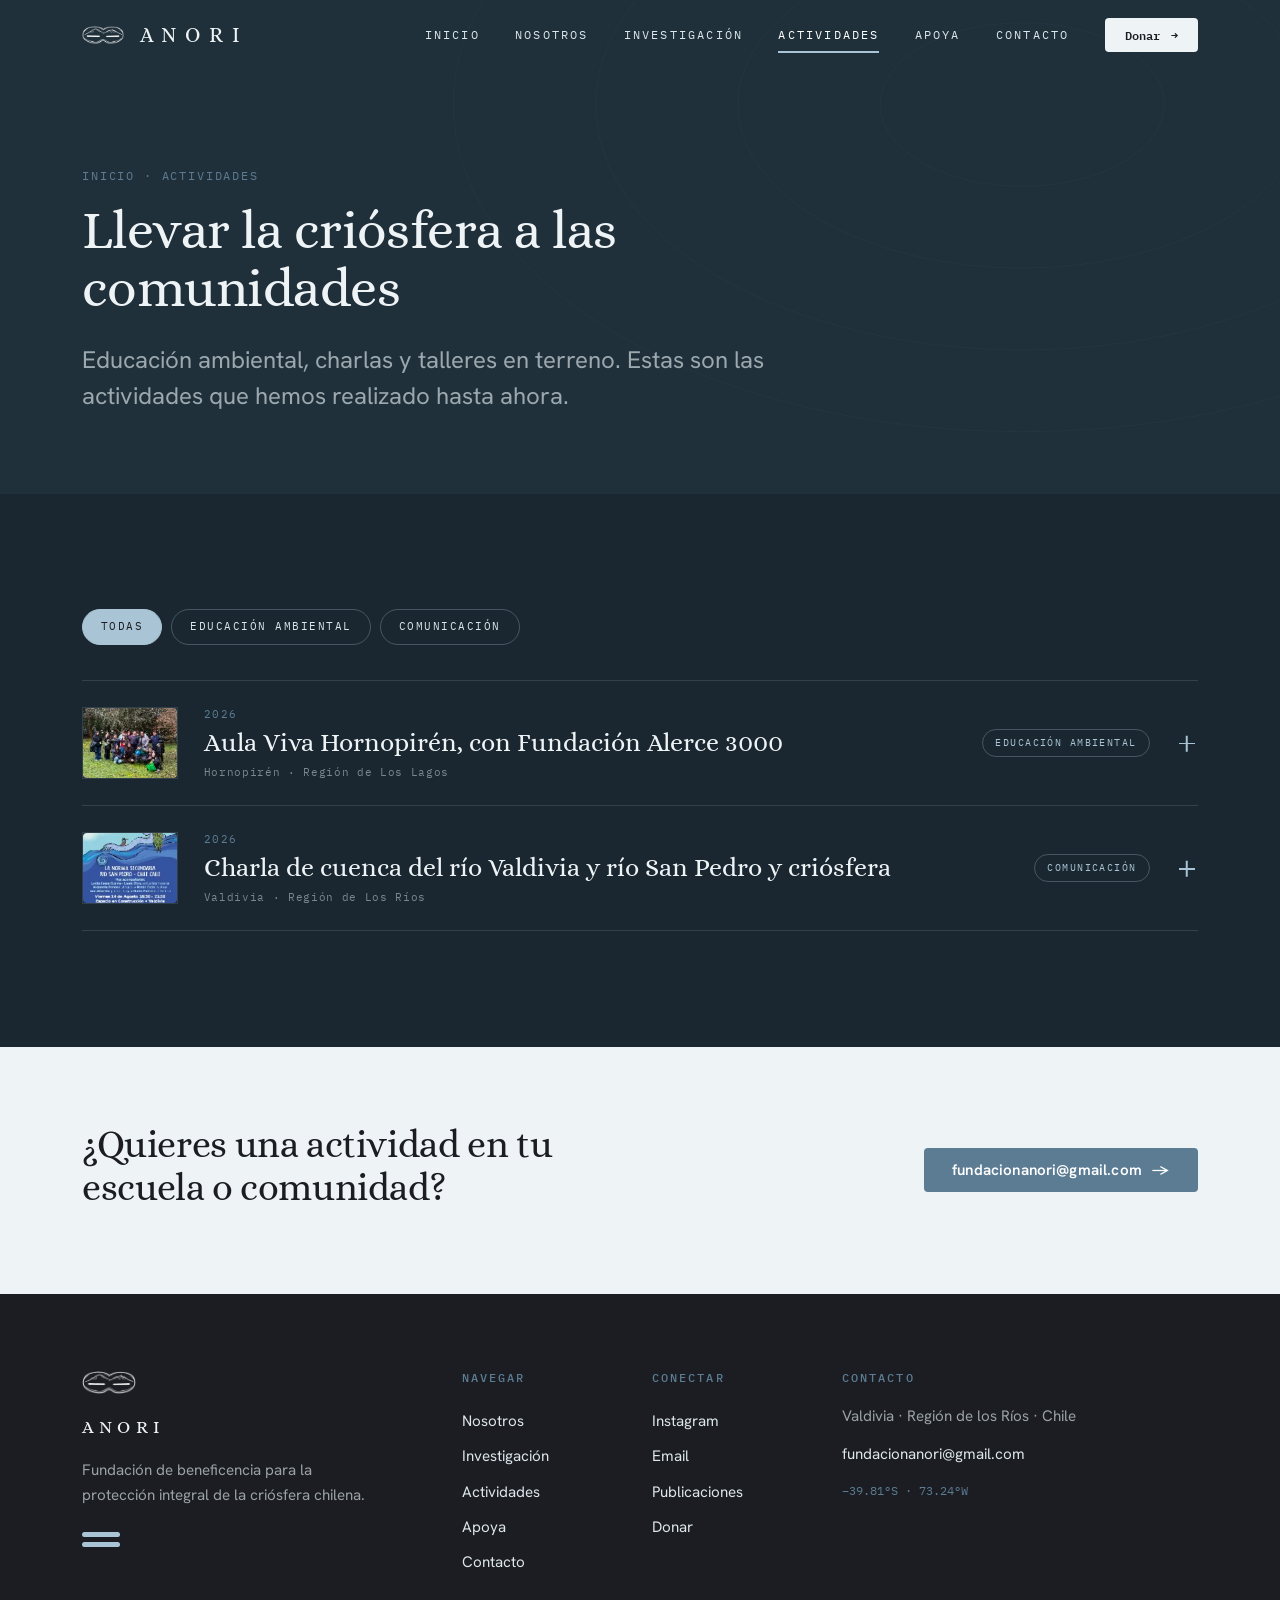
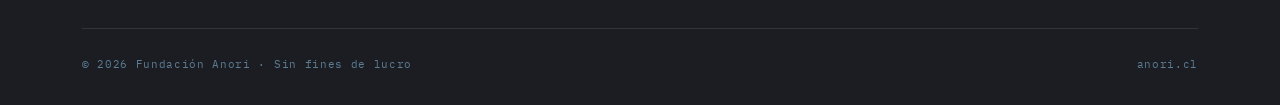
==== commit 206312b2: "Add files via upload" ====
--- a/actividades.html
+++ b/actividades.html
@@ -8,7 +8,7 @@
 <link rel="icon" href="assets/iso-black.png">
 <link href="https://cdn.jsdelivr.net/npm/bootstrap@5.3.3/dist/css/bootstrap.min.css" rel="stylesheet" integrity="sha384-QWTKZyjpPEjISv5WaRU9OFeRpok6YctnYmDr5pNlyT2bRjXh0JMhjY6hW+ALEwIH" crossorigin="anonymous">
 <link href="https://fonts.googleapis.com/css2?family=Alice&family=Hanken+Grotesk:ital,wght@0,300;0,400;0,500;0,600;0,700;1,400&family=IBM+Plex+Mono:wght@400;500;600&display=swap" rel="stylesheet">
-<link href="css/anori-site.css?v=9" rel="stylesheet">
+<link href="css/anori-site.css?v=14" rel="stylesheet">
 </head>
 <body>
 
@@ -60,7 +60,7 @@
       <button type="button" class="tag-chip" data-filter="Comunicación">Comunicación</button>
     </div>
     <div class="entries" data-entries>
-      <details class="entry" data-tag="Educación ambiental" data-screen-label="Aula Viva Hornopirén" open>
+      <details class="entry" data-tag="Educación ambiental" data-screen-label="Aula Viva Hornopirén">
         <summary class="entry__head">
           <span class="entry__thumb"><image-slot id="horno-1" src="assets/photos/horno-1.webp" shape="rounded" radius="4" placeholder="Portada"></image-slot></span>
           <span class="entry__meta">
@@ -72,18 +72,18 @@
           <span class="entry__chev" aria-hidden="true"></span>
         </summary>
         <div class="entry__body">
-          <p class="lead-anori">
+          <p class="entry__lead">
             Tuvimos una gran experiencia participando en la instancia educativa promovida por Fundación Alerce 3000 Aula Viva. Durante la actividad, nuestra integrante Camila Asenjo Vargas lideró un taller para niñas y niños, explorando el fascinante mundo de los glaciares y la geomorfología que moldea el territorio que habitan.
           </p>
           <p class="muted-ice">
             Agradecemos a la fundación por abrir estos espacios de aprendizaje y conexión territorial, fundamentales para despertar la curiosidad científica desde temprana edad.
           </p>
-          <div class="entry__gallery">
+          <div class="carousel"><button type="button" class="carousel__nav carousel__nav--prev" aria-label="Anterior">‹</button><div class="carousel__track">
             <image-slot id="horno-2" src="assets/photos/horno-2.webp" shape="rounded" radius="4" placeholder="Foto del taller"></image-slot>
             <image-slot id="horno-3" src="assets/photos/horno-3.webp" shape="rounded" radius="4" placeholder="Niñas y niños trabajando"></image-slot>
             <image-slot id="horno-4" src="assets/photos/horno-4.webp" shape="rounded" radius="4" placeholder="Territorio"></image-slot>
             <image-slot id="horno-5" src="assets/photos/horno-5.webp" shape="rounded" radius="4" placeholder="Foto"></image-slot>
-          </div>
+            </div><button type="button" class="carousel__nav carousel__nav--next" aria-label="Siguiente">›</button></div>
         </div>
       </details>
 
@@ -99,16 +99,16 @@
           <span class="entry__chev" aria-hidden="true"></span>
         </summary>
         <div class="entry__body">
-          <p class="lead-anori">
+          <p class="entry__lead">
             Charla abierta en Valdivia para el bloque ambiental, donde la criósfera se cuenta desde la cultura local.
           </p>
           <p class="muted-ice">
             Como regalo dejamos un mapa hidrográfico de la cuenca, disponible para descargar.
           </p>
           <a href="https://drive.google.com/file/d/1uSYNrDnhmtU7pxS_xU1W6p5PsiFPlmsj/view?usp=drive_link" target="_blank" rel="noopener" class="btn-anori btn-outline-ice">Descargar el mapa hidrográfico <span class="arr">→</span></a>
-          <div class="entry__gallery">
+          <div class="carousel"><button type="button" class="carousel__nav carousel__nav--prev" aria-label="Anterior">‹</button><div class="carousel__track">
             <image-slot id="valdi-2" src="assets/photos/valdi-2.webp" shape="rounded" radius="4" placeholder="Público asistente"></image-slot>
-          </div>
+            </div><button type="button" class="carousel__nav carousel__nav--next" aria-label="Siguiente">›</button></div>
         </div>
       </details>
     </div>
@@ -161,6 +161,6 @@
 
 <script src="https://cdn.jsdelivr.net/npm/bootstrap@5.3.3/dist/js/bootstrap.bundle.min.js" integrity="sha384-YvpcrYf0tY3lHB60NNkmXc5s9fDVZLESaAA55NDzOxhy9GkcIdslK1eN7N6jIeHz" crossorigin="anonymous"></script>
 <script src="image-slot.js"></script>
-<script src="js/site.js?v=11"></script>
+<script src="js/site.js?v=14"></script>
 </body>
 </html>
--- a/css/anori-site.css
+++ b/css/anori-site.css
@@ -545,3 +545,33 @@
 .lightbox__nav{ flex:0 0 auto; width:52px; height:52px; font-size:2.2rem; line-height:1; color:var(--hielo); background:rgba(255,255,255,.06); border:1px solid rgba(169,196,212,.25); border-radius:50%; cursor:pointer; transition:background .2s ease; }
 .lightbox__nav:hover{ background:rgba(255,255,255,.14); }
 @media (max-width:600px){ .lightbox{ gap:.3rem; padding:1rem .5rem; } .lightbox__nav{ width:44px; height:44px; font-size:1.7rem; } }
+
+.pub-link{ color:inherit; text-decoration:none; border-bottom:1px solid rgba(169,196,212,.3); transition:color .2s ease, border-color .2s ease; }
+.pub-link:hover{ color:var(--glaciar); border-color:var(--glaciar); }
+
+/* ===================== LISTA DE PUBLICACIONES ===================== */
+.pub-scroll{ max-height:62vh; overflow-y:auto; overscroll-behavior:contain; padding-right:.9rem; scrollbar-width:thin; scrollbar-color:rgba(169,196,212,.35) transparent; }
+.pub-scroll::-webkit-scrollbar{ width:6px; }
+.pub-scroll::-webkit-scrollbar-thumb{ background:rgba(169,196,212,.35); border-radius:3px; }
+.pub-scroll::-webkit-scrollbar-track{ background:transparent; }
+.pub-empty{ font-size:.78rem; padding:2rem 0 0; }
+@media (max-width:767px){ .pub-scroll{ max-height:none; overflow:visible; padding-right:0; } }
+
+.pub-row .pub-authors{ line-height:1.6; }
+.pub-row .pub-authors strong{ color:var(--hielo); font-weight:600; }
+
+/* ===================== CARRUSEL DE FOTOS ===================== */
+.entry__lead{ font-size:1.02rem; line-height:1.75; color:var(--niebla); margin-bottom:1.1rem; }
+.entry__body>.muted-ice{ font-size:.98rem; }
+.carousel{ position:relative; margin-top:1.8rem; display:flex; align-items:center; gap:.6rem; }
+.carousel__track{ display:flex; gap:.9rem; overflow-x:auto; scroll-snap-type:x mandatory; scroll-behavior:smooth; overscroll-behavior-x:contain; scrollbar-width:none; flex:1 1 auto; }
+.carousel__track::-webkit-scrollbar{ display:none; }
+.carousel__track image-slot{ display:block !important; flex:0 0 min(340px,78%); width:min(340px,78%); height:auto !important; aspect-ratio:4/3; scroll-snap-align:start; border:1px solid rgba(169,196,212,.16); }
+.carousel__nav{ flex:0 0 auto; width:36px; height:36px; font-size:1.35rem; line-height:1; color:var(--hielo); background:rgba(255,255,255,.06); border:1px solid rgba(169,196,212,.25); border-radius:50%; cursor:pointer; transition:background .2s ease, opacity .2s ease; }
+.carousel__nav:hover{ background:rgba(255,255,255,.16); }
+.carousel__nav[disabled]{ opacity:.25; cursor:default; }
+@media (max-width:600px){ .carousel__nav{ display:none; } .carousel__track image-slot{ flex-basis:86%; width:86%; } }
+
+.carousel__track .slot-cell{ display:block; position:relative; flex:0 0 min(340px,78%); width:min(340px,78%); scroll-snap-align:start; }
+.carousel__track .slot-cell image-slot{ flex:none; width:100% !important; }
+@media (max-width:600px){ .carousel__track .slot-cell{ flex-basis:86%; width:86%; } }
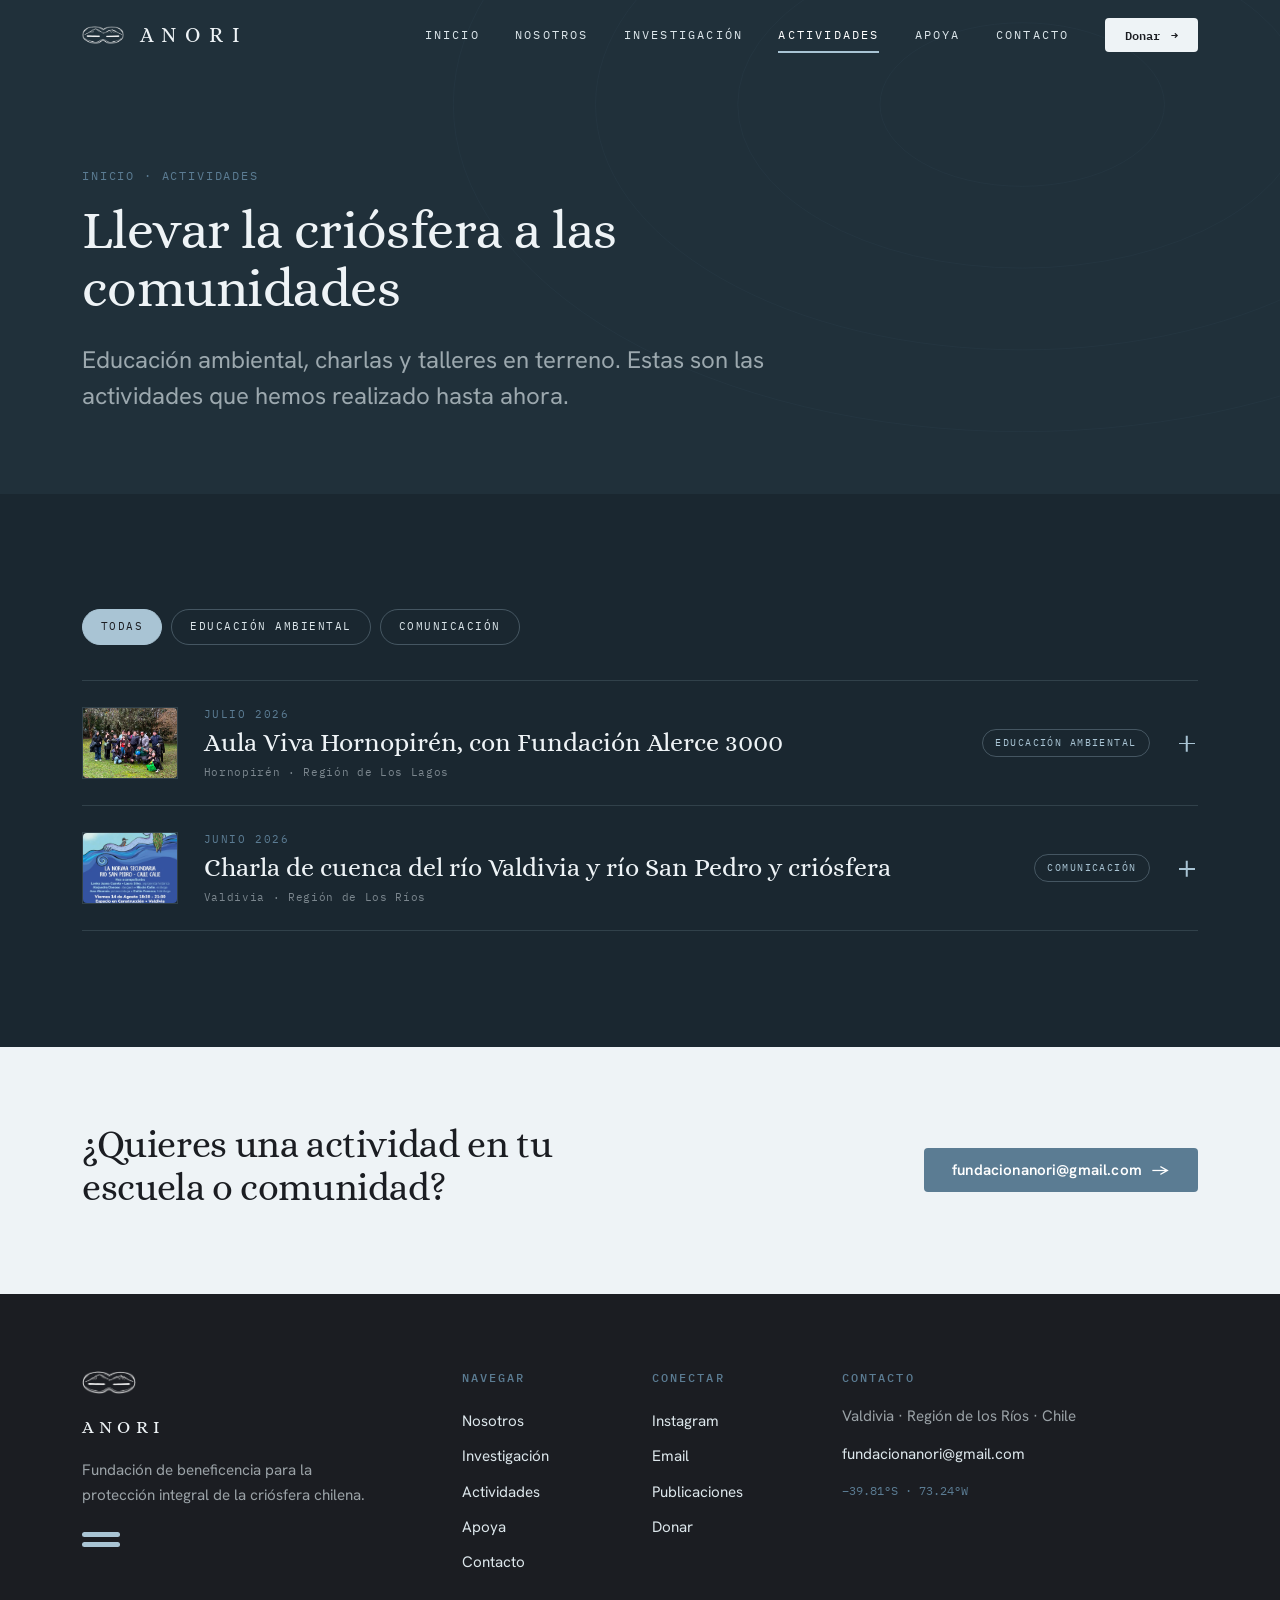
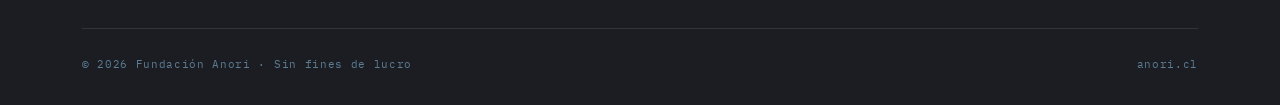
==== commit b83239c0: "Add files via upload" ====
--- a/actividades.html
+++ b/actividades.html
@@ -8,7 +8,7 @@
 <link rel="icon" href="assets/iso-black.png">
 <link href="https://cdn.jsdelivr.net/npm/bootstrap@5.3.3/dist/css/bootstrap.min.css" rel="stylesheet" integrity="sha384-QWTKZyjpPEjISv5WaRU9OFeRpok6YctnYmDr5pNlyT2bRjXh0JMhjY6hW+ALEwIH" crossorigin="anonymous">
 <link href="https://fonts.googleapis.com/css2?family=Alice&family=Hanken+Grotesk:ital,wght@0,300;0,400;0,500;0,600;0,700;1,400&family=IBM+Plex+Mono:wght@400;500;600&display=swap" rel="stylesheet">
-<link href="css/anori-site.css?v=14" rel="stylesheet">
+<link href="css/anori-site.css?v=20" rel="stylesheet">
 </head>
 <body>
 
@@ -54,64 +54,8 @@
 <!-- ENTRADAS -->
 <section class="section bg-noche-2" data-screen-label="Entradas">
   <div class="container">
-    <div class="tag-filter" role="group" aria-label="Filtrar actividades por tipo">
-      <button type="button" class="tag-chip active" data-filter="all">Todas</button>
-      <button type="button" class="tag-chip" data-filter="Educación ambiental">Educación ambiental</button>
-      <button type="button" class="tag-chip" data-filter="Comunicación">Comunicación</button>
-    </div>
-    <div class="entries" data-entries>
-      <details class="entry" data-tag="Educación ambiental" data-screen-label="Aula Viva Hornopirén">
-        <summary class="entry__head">
-          <span class="entry__thumb"><image-slot id="horno-1" src="assets/photos/horno-1.webp" shape="rounded" radius="4" placeholder="Portada"></image-slot></span>
-          <span class="entry__meta">
-            <span class="entry__date">2026</span>
-            <span class="entry__t">Aula Viva Hornopirén, con Fundación Alerce 3000</span>
-            <span class="entry__place">Hornopirén · Región de Los Lagos</span>
-          </span>
-          <span class="entry__tag">Educación ambiental</span>
-          <span class="entry__chev" aria-hidden="true"></span>
-        </summary>
-        <div class="entry__body">
-          <p class="entry__lead">
-            Tuvimos una gran experiencia participando en la instancia educativa promovida por Fundación Alerce 3000 Aula Viva. Durante la actividad, nuestra integrante Camila Asenjo Vargas lideró un taller para niñas y niños, explorando el fascinante mundo de los glaciares y la geomorfología que moldea el territorio que habitan.
-          </p>
-          <p class="muted-ice">
-            Agradecemos a la fundación por abrir estos espacios de aprendizaje y conexión territorial, fundamentales para despertar la curiosidad científica desde temprana edad.
-          </p>
-          <div class="carousel"><button type="button" class="carousel__nav carousel__nav--prev" aria-label="Anterior">‹</button><div class="carousel__track">
-            <image-slot id="horno-2" src="assets/photos/horno-2.webp" shape="rounded" radius="4" placeholder="Foto del taller"></image-slot>
-            <image-slot id="horno-3" src="assets/photos/horno-3.webp" shape="rounded" radius="4" placeholder="Niñas y niños trabajando"></image-slot>
-            <image-slot id="horno-4" src="assets/photos/horno-4.webp" shape="rounded" radius="4" placeholder="Territorio"></image-slot>
-            <image-slot id="horno-5" src="assets/photos/horno-5.webp" shape="rounded" radius="4" placeholder="Foto"></image-slot>
-            </div><button type="button" class="carousel__nav carousel__nav--next" aria-label="Siguiente">›</button></div>
-        </div>
-      </details>
-
-      <details class="entry" data-tag="Comunicación" data-screen-label="Charla Valdivia">
-        <summary class="entry__head">
-          <span class="entry__thumb"><image-slot id="valdi-1" src="assets/photos/valdi-1.webp" shape="rounded" radius="4" placeholder="Portada"></image-slot></span>
-          <span class="entry__meta">
-            <span class="entry__date">2026</span>
-            <span class="entry__t">Charla de cuenca del río Valdivia y río San Pedro y criósfera</span>
-            <span class="entry__place">Valdivia · Región de Los Ríos</span>
-          </span>
-          <span class="entry__tag">Comunicación</span>
-          <span class="entry__chev" aria-hidden="true"></span>
-        </summary>
-        <div class="entry__body">
-          <p class="entry__lead">
-            Charla abierta en Valdivia para el bloque ambiental, donde la criósfera se cuenta desde la cultura local.
-          </p>
-          <p class="muted-ice">
-            Como regalo dejamos un mapa hidrográfico de la cuenca, disponible para descargar.
-          </p>
-          <a href="https://drive.google.com/file/d/1uSYNrDnhmtU7pxS_xU1W6p5PsiFPlmsj/view?usp=drive_link" target="_blank" rel="noopener" class="btn-anori btn-outline-ice">Descargar el mapa hidrográfico <span class="arr">→</span></a>
-          <div class="carousel"><button type="button" class="carousel__nav carousel__nav--prev" aria-label="Anterior">‹</button><div class="carousel__track">
-            <image-slot id="valdi-2" src="assets/photos/valdi-2.webp" shape="rounded" radius="4" placeholder="Público asistente"></image-slot>
-            </div><button type="button" class="carousel__nav carousel__nav--next" aria-label="Siguiente">›</button></div>
-        </div>
-      </details>
-    </div>
+    <div class="tag-filter" data-entries-filter data-dim="tag" role="group" aria-label="Filtrar actividades por tipo"></div>
+    <div class="entries" data-entries></div>
   </div>
 </section>
 
@@ -161,6 +105,7 @@
 
 <script src="https://cdn.jsdelivr.net/npm/bootstrap@5.3.3/dist/js/bootstrap.bundle.min.js" integrity="sha384-YvpcrYf0tY3lHB60NNkmXc5s9fDVZLESaAA55NDzOxhy9GkcIdslK1eN7N6jIeHz" crossorigin="anonymous"></script>
 <script src="image-slot.js"></script>
-<script src="js/site.js?v=14"></script>
+<script src="js/actividades.js?v=1"></script>
+<script src="js/site.js?v=17"></script>
 </body>
 </html>
--- a/css/anori-site.css
+++ b/css/anori-site.css
@@ -575,3 +575,17 @@
 .carousel__track .slot-cell{ display:block; position:relative; flex:0 0 min(340px,78%); width:min(340px,78%); scroll-snap-align:start; }
 .carousel__track .slot-cell image-slot{ flex:none; width:100% !important; }
 @media (max-width:600px){ .carousel__track .slot-cell{ flex-basis:86%; width:86%; } }
+
+.tag-filter{ align-items:center; }
+.filter-label{ font-family:var(--mono); font-size:.62rem; letter-spacing:.16em; text-transform:uppercase; color:var(--acero); margin-right:.3rem; }
+.pub-scroll{ max-height:70vh; }
+
+.pub-filters{ display:flex; flex-wrap:wrap; align-items:center; gap:.8rem; margin-bottom:1rem; }
+.pub-select{ display:flex; align-items:center; gap:.7rem; }
+.pub-select select{ font-family:var(--mono); font-size:.72rem; letter-spacing:.08em; color:var(--hielo); background:var(--noche-2); border:1px solid rgba(169,196,212,.3); border-radius:30px; padding:.6rem 1.1rem; min-height:44px; cursor:pointer; }
+.pub-select select:focus-visible{ outline:1px solid var(--glaciar); outline-offset:2px; }
+.pub-select option{ background:var(--noche-2); color:var(--hielo); }
+
+.photo-vertical{ display:block !important; width:100%; height:auto !important; aspect-ratio:3/4; border:1px solid rgba(169,196,212,.16); }
+@media (min-width:992px){ .photo-vertical{ position:sticky; top:110px; } }
+@media (max-width:991px){ .photo-vertical{ max-width:320px; margin-inline:auto; } }
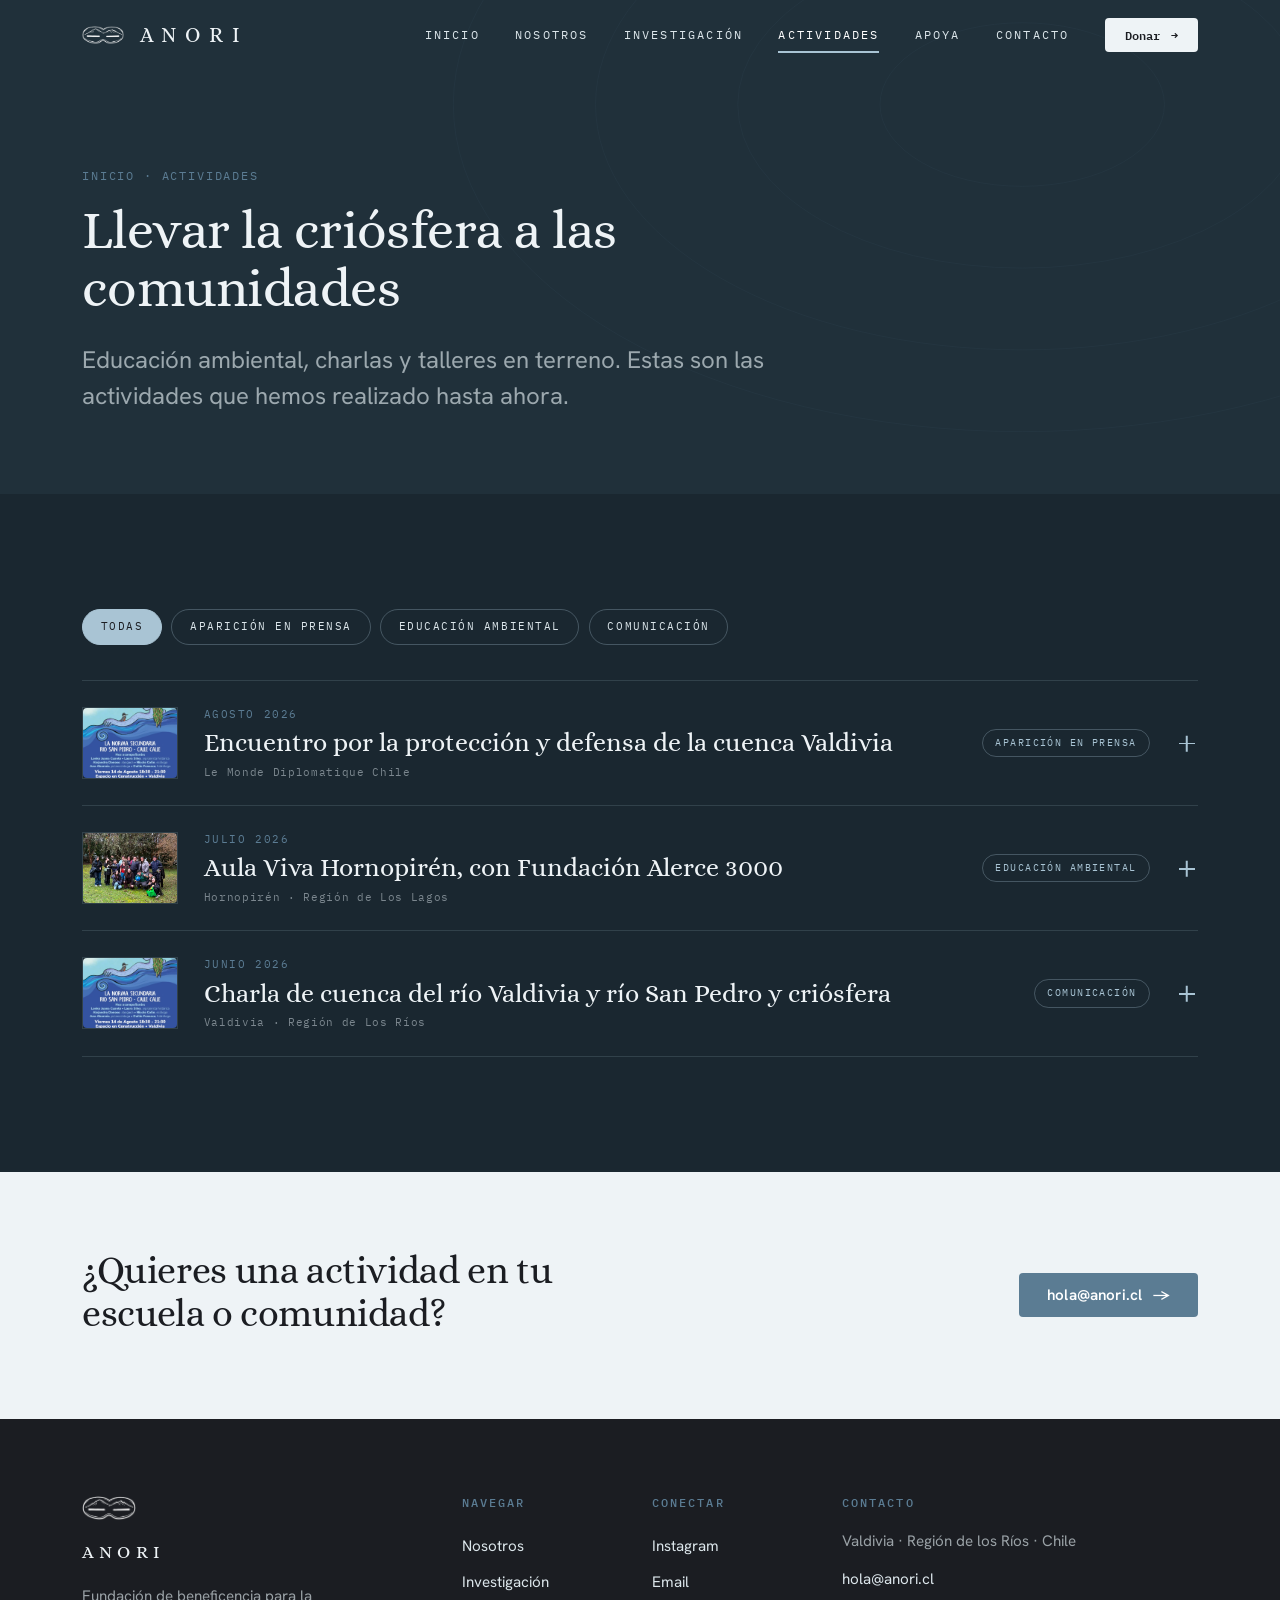
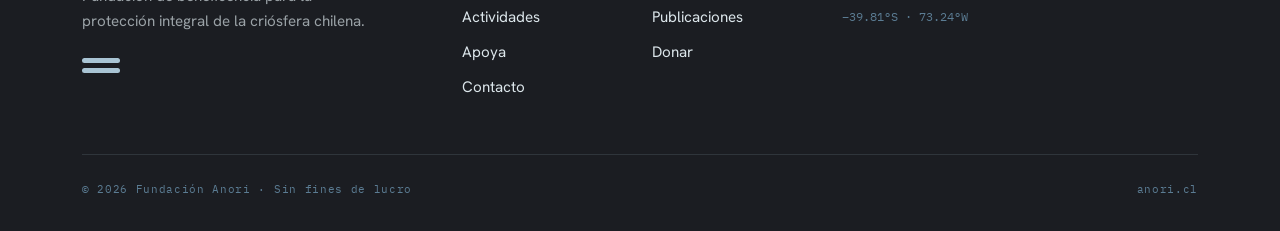
==== commit c6caf5e9: "Add files via upload" ====
--- a/actividades.html
+++ b/actividades.html
@@ -8,7 +8,7 @@
 <link rel="icon" href="assets/iso-black.png">
 <link href="https://cdn.jsdelivr.net/npm/bootstrap@5.3.3/dist/css/bootstrap.min.css" rel="stylesheet" integrity="sha384-QWTKZyjpPEjISv5WaRU9OFeRpok6YctnYmDr5pNlyT2bRjXh0JMhjY6hW+ALEwIH" crossorigin="anonymous">
 <link href="https://fonts.googleapis.com/css2?family=Alice&family=Hanken+Grotesk:ital,wght@0,300;0,400;0,500;0,600;0,700;1,400&family=IBM+Plex+Mono:wght@400;500;600&display=swap" rel="stylesheet">
-<link href="css/anori-site.css?v=20" rel="stylesheet">
+<link href="css/anori-site.css?v=21" rel="stylesheet">
 </head>
 <body>
 
@@ -67,7 +67,7 @@
         <h2 class="title-lg reveal" style="max-width:24ch;">¿Quieres una actividad en tu escuela o comunidad?</h2>
       </div>
       <div class="col-lg-5 text-lg-end">
-        <a href="mailto:fundacionanori@gmail.com" class="btn-anori btn-steel reveal" data-d="1" style="color:#fff;">fundacionanori@gmail.com <span class="arr">→</span></a>
+        <a href="mailto:hola@anori.cl" class="btn-anori btn-steel reveal" data-d="1" style="color:#fff;">hola@anori.cl <span class="arr">→</span></a>
       </div>
     </div>
   </div>
@@ -92,7 +92,7 @@
       </div>
       <div class="col-lg-4 footer__col"><h5>Contacto</h5>
         <p class="muted-ice mb-2" style="font-size:.95rem;">Valdivia · Región de los Ríos · Chile</p>
-        <p class="mb-2"><a href="mailto:fundacionanori@gmail.com">fundacionanori@gmail.com</a></p>
+        <p class="mb-2"><a href="mailto:hola@anori.cl">hola@anori.cl</a></p>
         <p class="mono text-acero mb-0" style="font-size:.78rem;">−39.81°S · 73.24°W</p>
       </div>
     </div>
--- a/css/anori-site.css
+++ b/css/anori-site.css
@@ -520,8 +520,7 @@
   .spec-list th, .spec-list td{ display:block; width:100%; }
   .spec-list th{ padding-bottom:.15rem; }
   .spec-list td{ padding-top:0; padding-bottom:.9rem; }
-  .pub-row{ grid-template-columns:1fr; gap:.4rem; }
-  .pub-row .tag{ justify-self:start; }
+
   .entry__head{ padding:1.2rem 0; }
   .tag-chip{ min-height:44px; }
   .team-grid{ grid-template-columns:repeat(2,1fr) !important; gap:1.1rem !important; }
@@ -555,7 +554,7 @@
 .pub-scroll::-webkit-scrollbar-thumb{ background:rgba(169,196,212,.35); border-radius:3px; }
 .pub-scroll::-webkit-scrollbar-track{ background:transparent; }
 .pub-empty{ font-size:.78rem; padding:2rem 0 0; }
-@media (max-width:767px){ .pub-scroll{ max-height:none; overflow:visible; padding-right:0; } }
+@media (max-width:767px){ .pub-scroll{ max-height:72vh; overflow-y:auto; padding-right:.6rem; } }
 
 .pub-row .pub-authors{ line-height:1.6; }
 .pub-row .pub-authors strong{ color:var(--hielo); font-weight:600; }
@@ -589,3 +588,5 @@
 .photo-vertical{ display:block !important; width:100%; height:auto !important; aspect-ratio:3/4; border:1px solid rgba(169,196,212,.16); }
 @media (min-width:992px){ .photo-vertical{ position:sticky; top:110px; } }
 @media (max-width:991px){ .photo-vertical{ max-width:320px; margin-inline:auto; } }
+
+@media (max-width:991px){ .pub-row{ grid-template-columns:1fr; gap:.4rem; } .pub-row .tag{ justify-self:start; } }
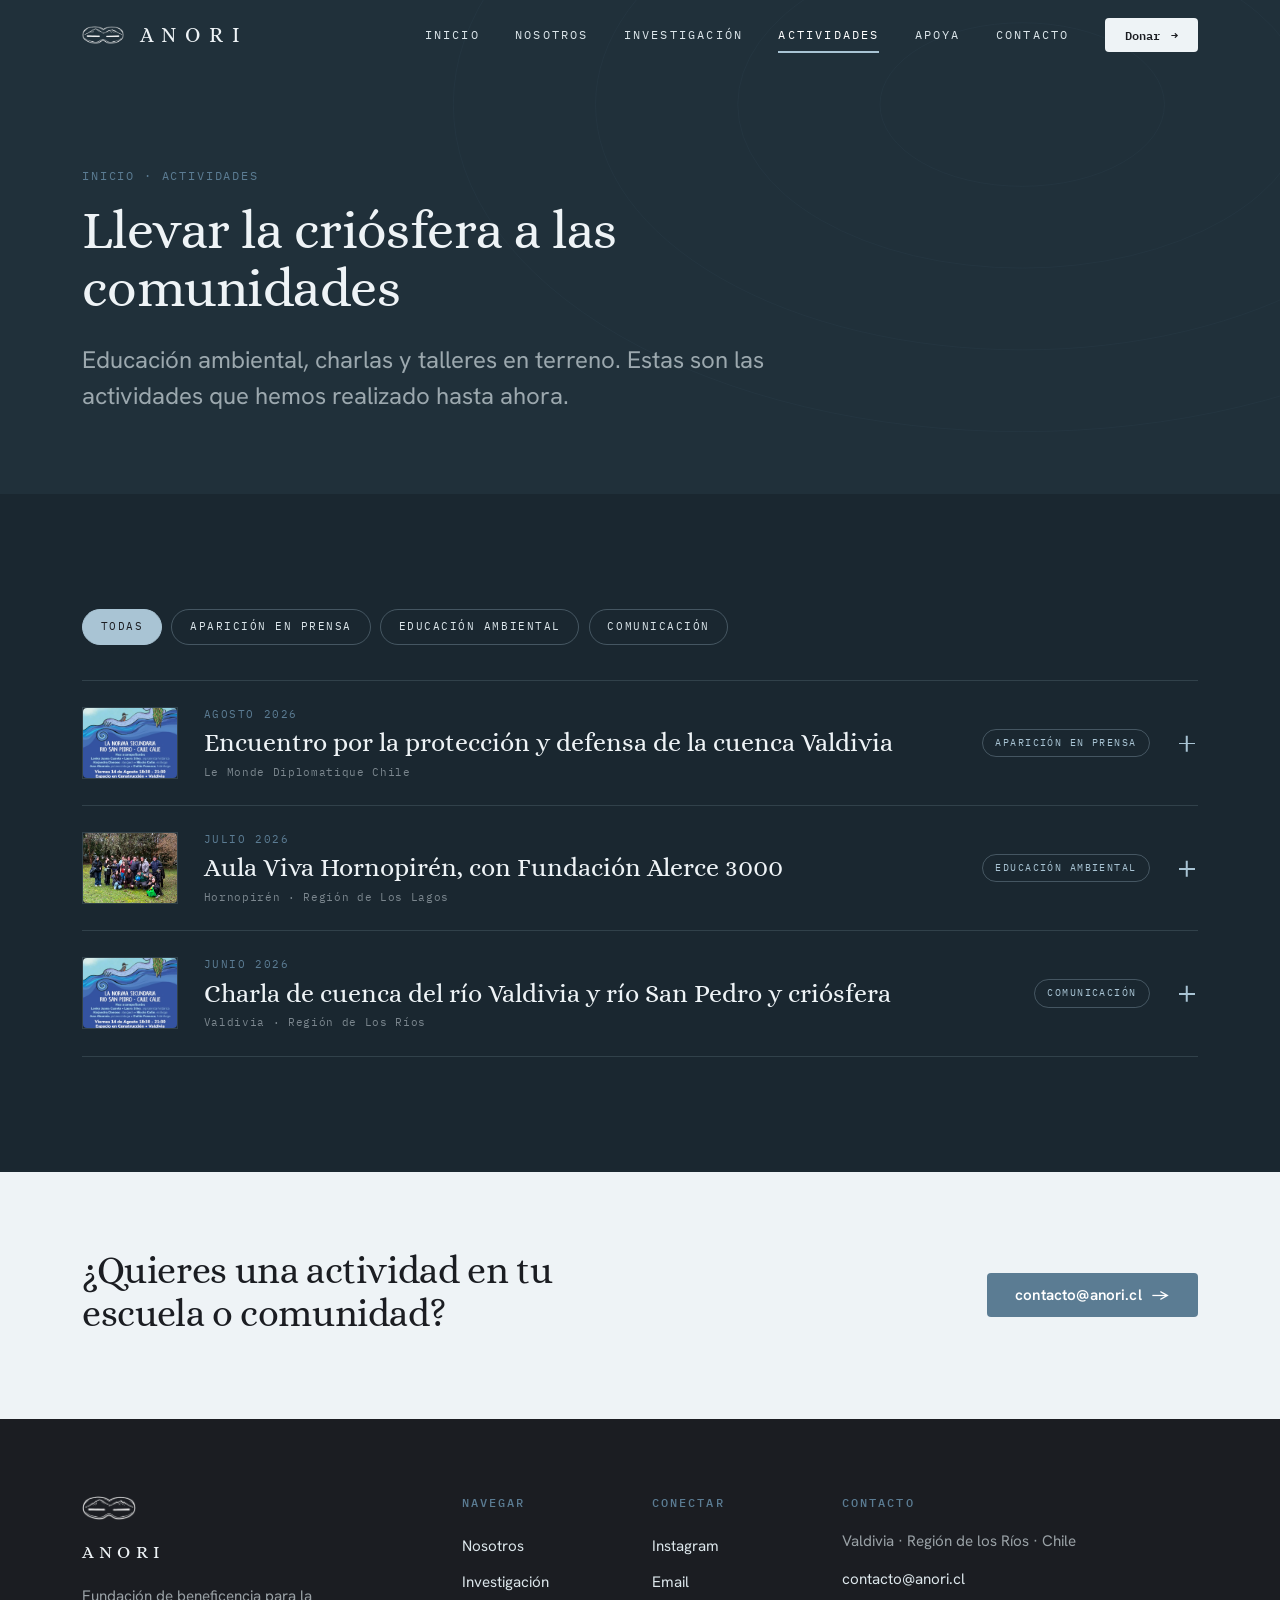
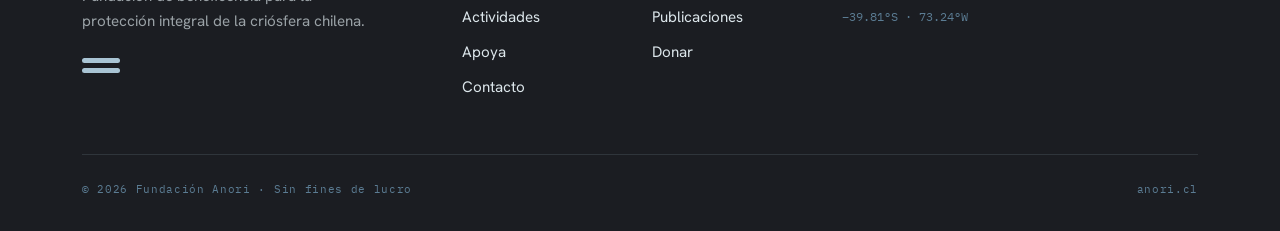
==== commit 8ec93289: "Add files via upload" ====
--- a/actividades.html
+++ b/actividades.html
@@ -67,7 +67,7 @@
         <h2 class="title-lg reveal" style="max-width:24ch;">¿Quieres una actividad en tu escuela o comunidad?</h2>
       </div>
       <div class="col-lg-5 text-lg-end">
-        <a href="mailto:hola@anori.cl" class="btn-anori btn-steel reveal" data-d="1" style="color:#fff;">hola@anori.cl <span class="arr">→</span></a>
+        <a href="mailto:contacto@anori.cl" class="btn-anori btn-steel reveal" data-d="1" style="color:#fff;">contacto@anori.cl <span class="arr">→</span></a>
       </div>
     </div>
   </div>
@@ -92,7 +92,7 @@
       </div>
       <div class="col-lg-4 footer__col"><h5>Contacto</h5>
         <p class="muted-ice mb-2" style="font-size:.95rem;">Valdivia · Región de los Ríos · Chile</p>
-        <p class="mb-2"><a href="mailto:hola@anori.cl">hola@anori.cl</a></p>
+        <p class="mb-2"><a href="mailto:contacto@anori.cl">contacto@anori.cl</a></p>
         <p class="mono text-acero mb-0" style="font-size:.78rem;">−39.81°S · 73.24°W</p>
       </div>
     </div>
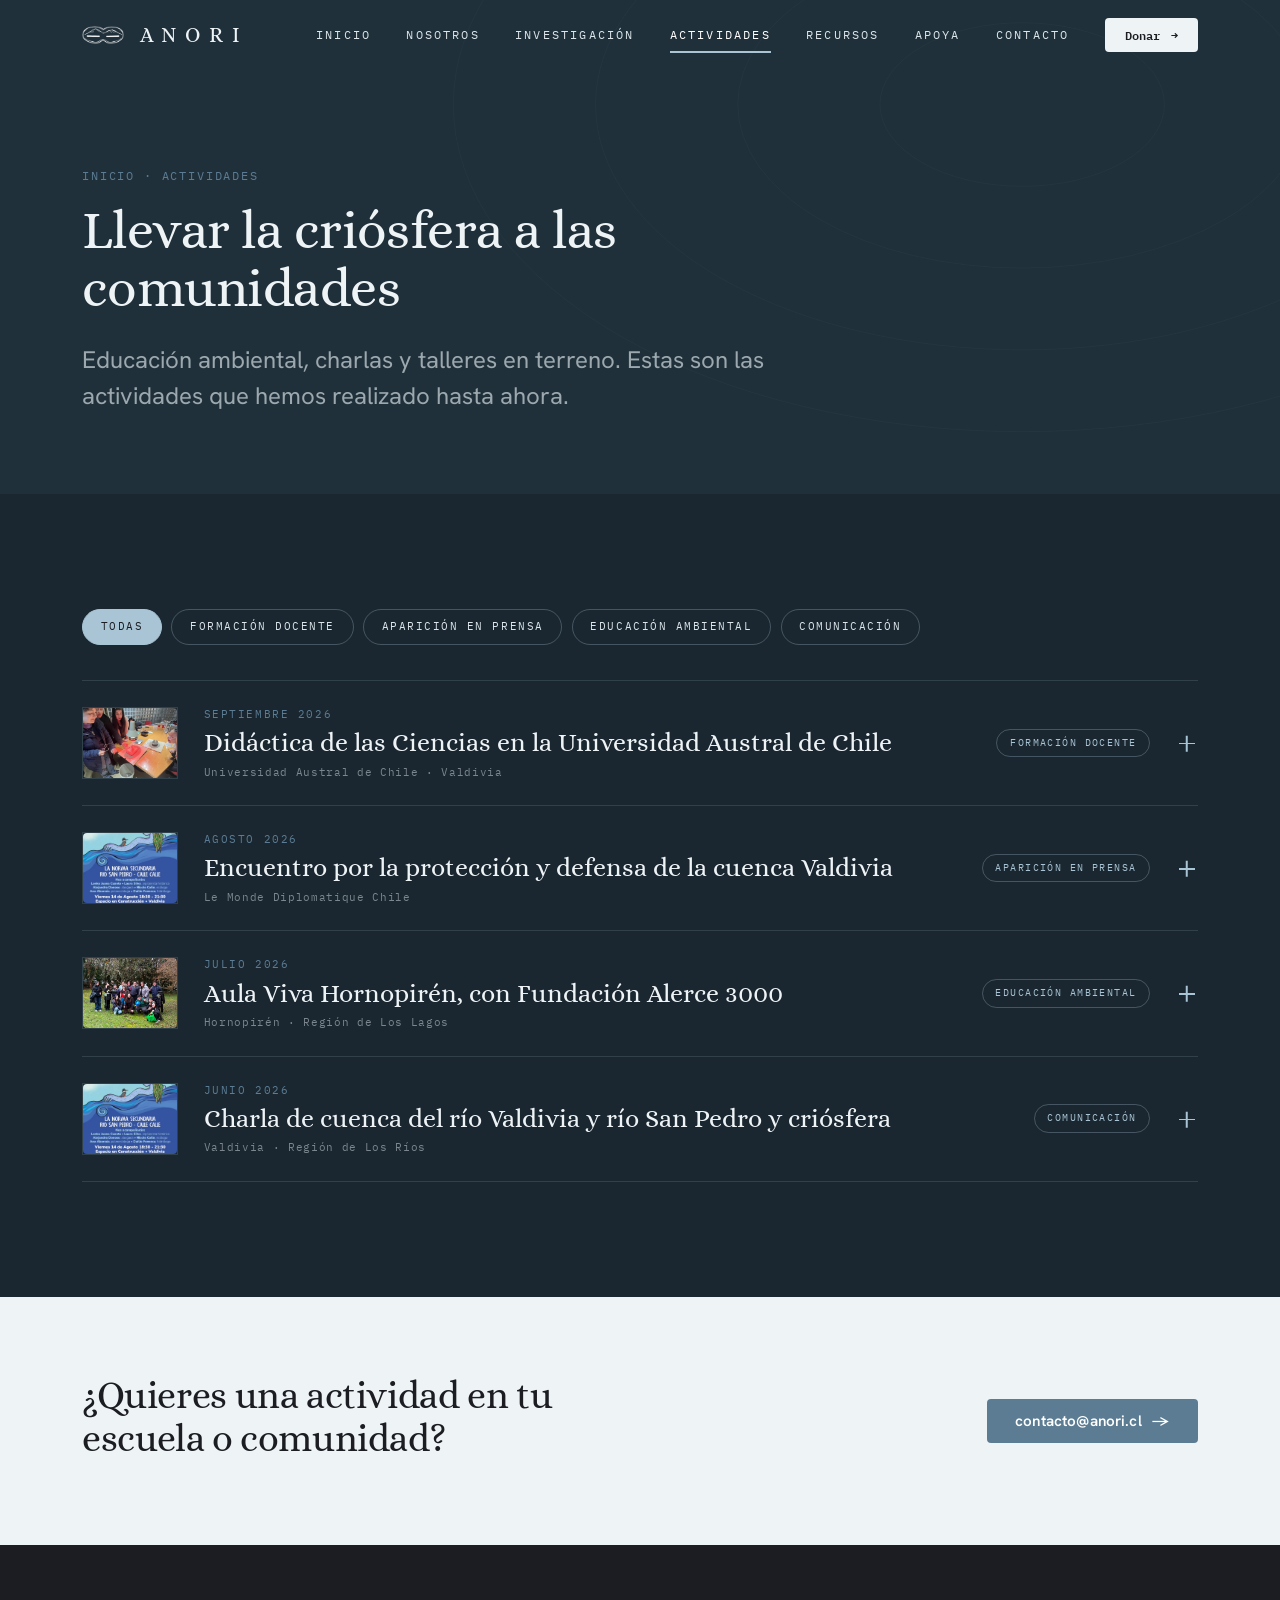
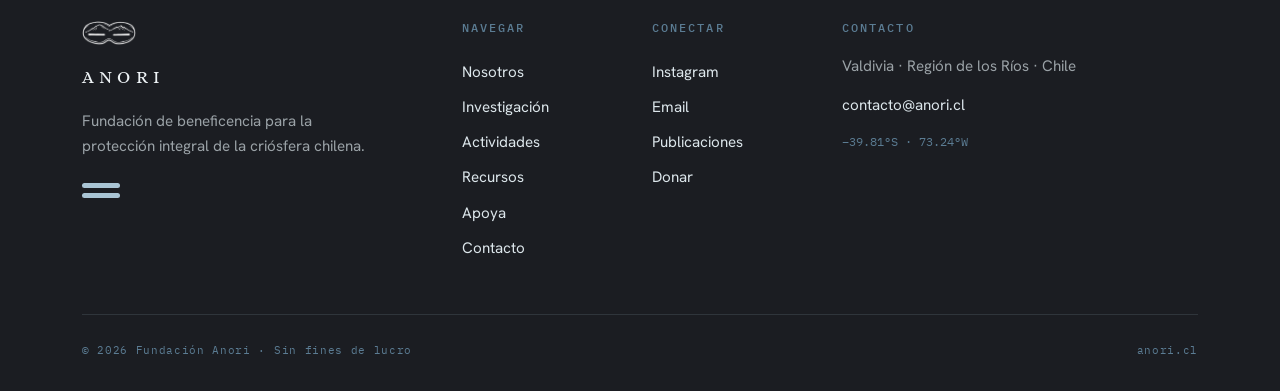
==== commit 380f37fd: "Add files via upload" ====
--- a/actividades.html
+++ b/actividades.html
@@ -8,7 +8,7 @@
 <link rel="icon" href="assets/iso-black.png">
 <link href="https://cdn.jsdelivr.net/npm/bootstrap@5.3.3/dist/css/bootstrap.min.css" rel="stylesheet" integrity="sha384-QWTKZyjpPEjISv5WaRU9OFeRpok6YctnYmDr5pNlyT2bRjXh0JMhjY6hW+ALEwIH" crossorigin="anonymous">
 <link href="https://fonts.googleapis.com/css2?family=Alice&family=Hanken+Grotesk:ital,wght@0,300;0,400;0,500;0,600;0,700;1,400&family=IBM+Plex+Mono:wght@400;500;600&display=swap" rel="stylesheet">
-<link href="css/anori-site.css?v=21" rel="stylesheet">
+<link href="css/anori-site.css?v=22" rel="stylesheet">
 </head>
 <body>
 
@@ -24,6 +24,7 @@
       <a href="nosotros.html">Nosotros</a>
       <a href="investigacion.html">Investigación</a>
       <a href="actividades.html" class="active">Actividades</a>
+      <a href="recursos.html">Recursos</a>
       <a href="apoya.html">Apoya</a>
       <a href="contacto.html">Contacto</a>
       <a href="apoya.html" class="btn-anori btn-ice" style="padding:.6rem 1.2rem;">Donar <span class="arr">→</span></a>
@@ -85,7 +86,7 @@
         <div class="slits slits--sm mt-4"><i></i><i></i></div>
       </div>
       <div class="col-6 col-lg-2 footer__col"><h5>Navegar</h5>
-        <a href="nosotros.html">Nosotros</a><a href="investigacion.html">Investigación</a><a href="actividades.html">Actividades</a><a href="apoya.html">Apoya</a><a href="contacto.html">Contacto</a>
+        <a href="nosotros.html">Nosotros</a><a href="investigacion.html">Investigación</a><a href="actividades.html">Actividades</a><a href="recursos.html">Recursos</a><a href="apoya.html">Apoya</a><a href="contacto.html">Contacto</a>
       </div>
       <div class="col-6 col-lg-2 footer__col"><h5>Conectar</h5>
         <a href="https://instagram.com/anori.cl" target="_blank" rel="noopener">Instagram</a><a href="contacto.html">Email</a><a href="investigacion.html">Publicaciones</a><a href="apoya.html">Donar</a>
@@ -105,7 +106,7 @@
 
 <script src="https://cdn.jsdelivr.net/npm/bootstrap@5.3.3/dist/js/bootstrap.bundle.min.js" integrity="sha384-YvpcrYf0tY3lHB60NNkmXc5s9fDVZLESaAA55NDzOxhy9GkcIdslK1eN7N6jIeHz" crossorigin="anonymous"></script>
 <script src="image-slot.js"></script>
-<script src="js/actividades.js?v=1"></script>
-<script src="js/site.js?v=17"></script>
+<script src="js/actividades.js?v=2"></script>
+<script src="js/site.js?v=19"></script>
 </body>
 </html>
--- a/css/anori-site.css
+++ b/css/anori-site.css
@@ -461,6 +461,10 @@
 #map{ min-height:600px; height:100%; background:var(--noche-2); border-radius:8px; z-index:0; }
 @media(max-width:900px){ #map{ min-height:420px; } }
 .leaflet-container{ font-family:var(--sans); background:var(--noche-2); }
+.leaflet-tile-pane{ filter:saturate(.85); }
+@keyframes anori-latido{ 0%{ stroke-width:2; stroke-opacity:1; } 70%{ stroke-width:18; stroke-opacity:0; } 100%{ stroke-width:18; stroke-opacity:0; } }
+.anori-halo{ animation:anori-latido 2.4s ease-out infinite; }
+@media(prefers-reduced-motion:reduce){ .anori-halo{ animation:none; stroke-opacity:0; } }
 .leaflet-control-attribution{ background:rgba(27,29,34,.7) !important; color:var(--acero) !important; font-family:var(--mono); font-size:.62rem; }
 .leaflet-control-attribution a{ color:var(--glaciar) !important; }
 .leaflet-bar a{ background:var(--noche) !important; color:var(--hielo) !important; border-color:rgba(169,196,212,.2) !important; }
@@ -590,3 +594,31 @@
 @media (max-width:991px){ .photo-vertical{ max-width:320px; margin-inline:auto; } }
 
 @media (max-width:991px){ .pub-row{ grid-template-columns:1fr; gap:.4rem; } .pub-row .tag{ justify-self:start; } }
+
+/* ===================== RECURSOS PEDAGÓGICOS ===================== */
+.res-taller + .res-taller{ margin-top:5rem; padding-top:5rem; border-top:1px solid rgba(169,196,212,.16); }
+.res-grid{ display:grid; grid-template-columns:repeat(3,1fr); gap:1.6rem; margin-top:3rem; }
+@media(max-width:1100px){ .res-grid{ grid-template-columns:repeat(2,1fr); } }
+@media(max-width:700px){ .res-grid{ grid-template-columns:1fr; } }
+.res-card{ background:rgba(169,196,212,.04); border:1px solid rgba(169,196,212,.14); border-radius:8px; padding:1.9rem 1.7rem; display:flex; flex-direction:column; transition:border-color .2s ease, background .2s ease; }
+.res-card:hover{ border-color:rgba(169,196,212,.36); background:rgba(169,196,212,.06); }
+.res-card__top{ display:flex; align-items:center; justify-content:space-between; gap:1rem; margin-bottom:1.3rem; }
+.res-n{ font-family:var(--mono); font-size:.8rem; letter-spacing:.1em; color:var(--acero); }
+.res-card h3{ font-size:1.5rem; line-height:1.15; margin:0 0 .6rem; }
+.res-q{ font-family:var(--serif); font-style:italic; color:var(--glaciar); font-size:1.02rem; line-height:1.45; margin:0 0 1rem; }
+.res-sum{ color:rgba(220,230,235,.74); font-size:.96rem; line-height:1.6; margin:0 0 1.2rem; }
+.res-topics{ display:flex; flex-wrap:wrap; gap:.4rem; margin-bottom:1.2rem; }
+.res-topics span{ font-family:var(--mono); font-size:.62rem; letter-spacing:.1em; text-transform:uppercase; color:var(--niebla); border:1px solid rgba(169,196,212,.24); border-radius:30px; padding:.28rem .7rem; }
+.res-space{ font-size:.86rem; color:rgba(220,230,235,.62); margin:0 0 1.5rem; }
+.res-space b{ font-family:var(--mono); font-weight:500; font-size:.64rem; letter-spacing:.14em; text-transform:uppercase; color:var(--acero); display:block; margin-bottom:.2rem; }
+.res-files{ margin-top:auto; border-top:1px solid rgba(169,196,212,.16); }
+.res-file{ display:flex; align-items:center; justify-content:space-between; gap:.8rem; padding:1rem 0; border-bottom:1px solid rgba(169,196,212,.16); }
+.res-file__k{ display:block; font-weight:600; font-size:.95rem; color:var(--hielo); line-height:1.3; }
+.res-file__m{ display:block; font-family:var(--mono); font-size:.66rem; letter-spacing:.08em; color:var(--acero); margin-top:.2rem; }
+.res-file__a{ display:flex; gap:.45rem; flex-shrink:0; }
+.res-btn{ font-family:var(--mono); font-size:.66rem; letter-spacing:.12em; text-transform:uppercase; border-radius:4px; padding:.55rem .75rem; line-height:1; border:1px solid rgba(169,196,212,.36); color:var(--hielo); white-space:nowrap; }
+.res-btn:hover{ border-color:var(--glaciar); color:var(--blanco); background:rgba(169,196,212,.08); }
+.res-btn--pdf{ background:var(--hielo); border-color:var(--hielo); color:var(--carbon); }
+.res-btn--pdf:hover{ background:var(--blanco); border-color:var(--blanco); color:var(--carbon); }
+.res-note{ font-size:.9rem; color:rgba(220,230,235,.6); margin-top:2.2rem; max-width:70ch; }
+@media(max-width:767px){ .res-btn{ min-height:40px; display:inline-flex; align-items:center; } }
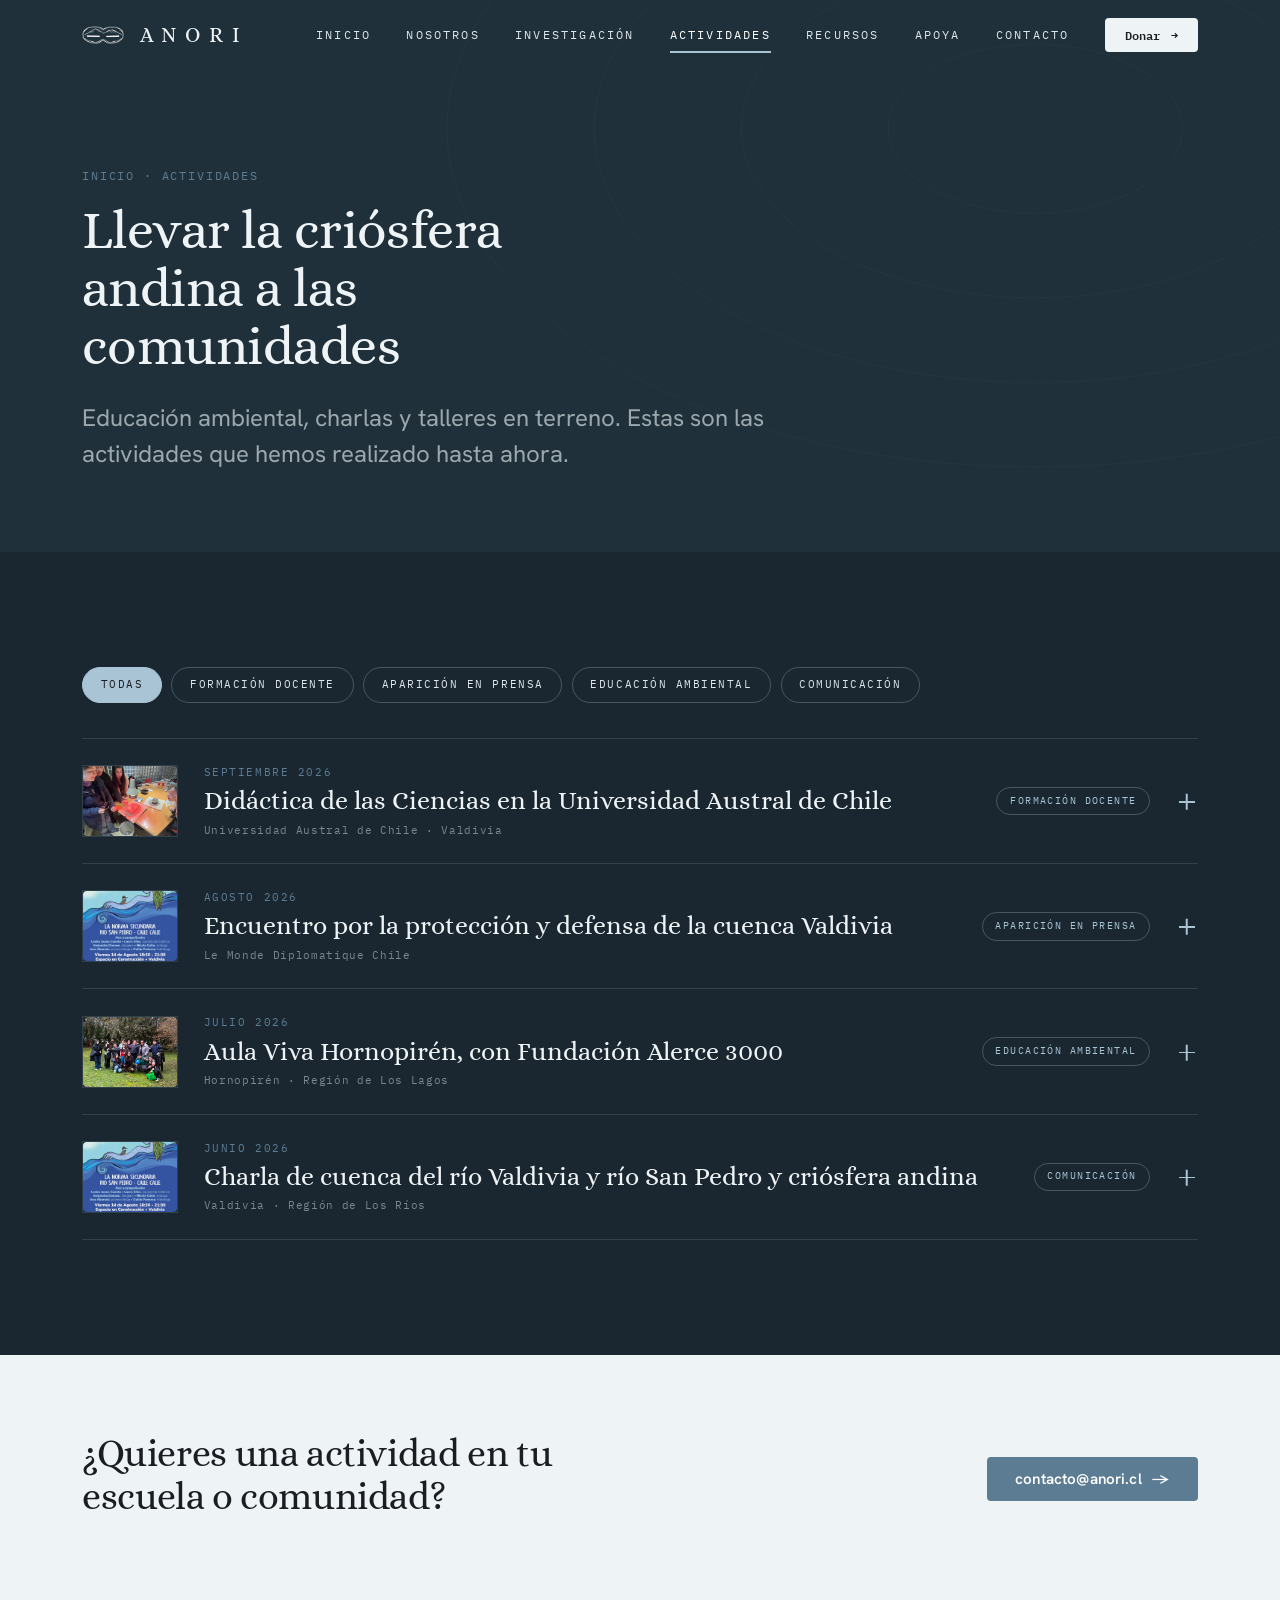
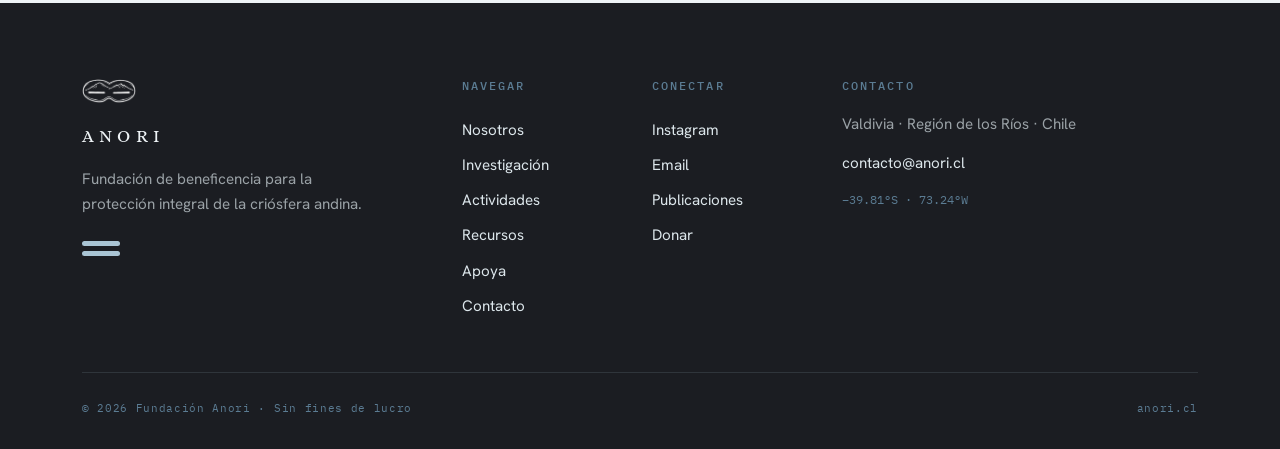
==== commit 9e5fc9a9: "Add files via upload" ====
--- a/actividades.html
+++ b/actividades.html
@@ -4,7 +4,7 @@
 <meta charset="UTF-8">
 <meta name="viewport" content="width=device-width, initial-scale=1.0">
 <title>Actividades · Fundación Anori</title>
-<meta name="description" content="Talleres, charlas y educación ambiental de la Fundación Anori. Aula Viva en Hornopirén con Fundación Alerce 3000 y charla de cueca, San Pedro y criósfera en Valdivia.">
+<meta name="description" content="Talleres, charlas y educación ambiental de la Fundación Anori. Aula Viva en Hornopirén con Fundación Alerce 3000 y charla de cueca, San Pedro y criósfera andina en Valdivia.">
 <link rel="icon" href="assets/iso-black.png">
 <link href="https://cdn.jsdelivr.net/npm/bootstrap@5.3.3/dist/css/bootstrap.min.css" rel="stylesheet" integrity="sha384-QWTKZyjpPEjISv5WaRU9OFeRpok6YctnYmDr5pNlyT2bRjXh0JMhjY6hW+ALEwIH" crossorigin="anonymous">
 <link href="https://fonts.googleapis.com/css2?family=Alice&family=Hanken+Grotesk:ital,wght@0,300;0,400;0,500;0,600;0,700;1,400&family=IBM+Plex+Mono:wght@400;500;600&display=swap" rel="stylesheet">
@@ -45,7 +45,7 @@
   </div>
   <div class="container">
     <p class="breadcrumb-anori reveal"><a href="index.html">Inicio</a> · Actividades</p>
-    <h1 class="title-xl mt-3 mb-0 reveal" data-d="1" style="max-width:18ch;">Llevar la criósfera a las comunidades</h1>
+    <h1 class="title-xl mt-3 mb-0 reveal" data-d="1" style="max-width:18ch;">Llevar la criósfera andina a las comunidades</h1>
     <p class="lead-anori muted-ice mt-4 reveal maxw-60" data-d="2">
       Educación ambiental, charlas y talleres en terreno. Estas son las actividades que hemos realizado hasta ahora.
     </p>
@@ -82,7 +82,7 @@
       <div class="col-lg-4 footer__brand">
         <img src="assets/iso-white.png" alt="Anori">
         <p class="serif" style="font-size:1.15rem; letter-spacing:.3em; color:var(--hielo); margin-bottom:1rem;">ANORI</p>
-        <p class="muted-ice" style="max-width:34ch; font-size:.95rem;">Fundación de beneficencia para la protección integral de la criósfera chilena.</p>
+        <p class="muted-ice" style="max-width:34ch; font-size:.95rem;">Fundación de beneficencia para la protección integral de la criósfera andina.</p>
         <div class="slits slits--sm mt-4"><i></i><i></i></div>
       </div>
       <div class="col-6 col-lg-2 footer__col"><h5>Navegar</h5>
